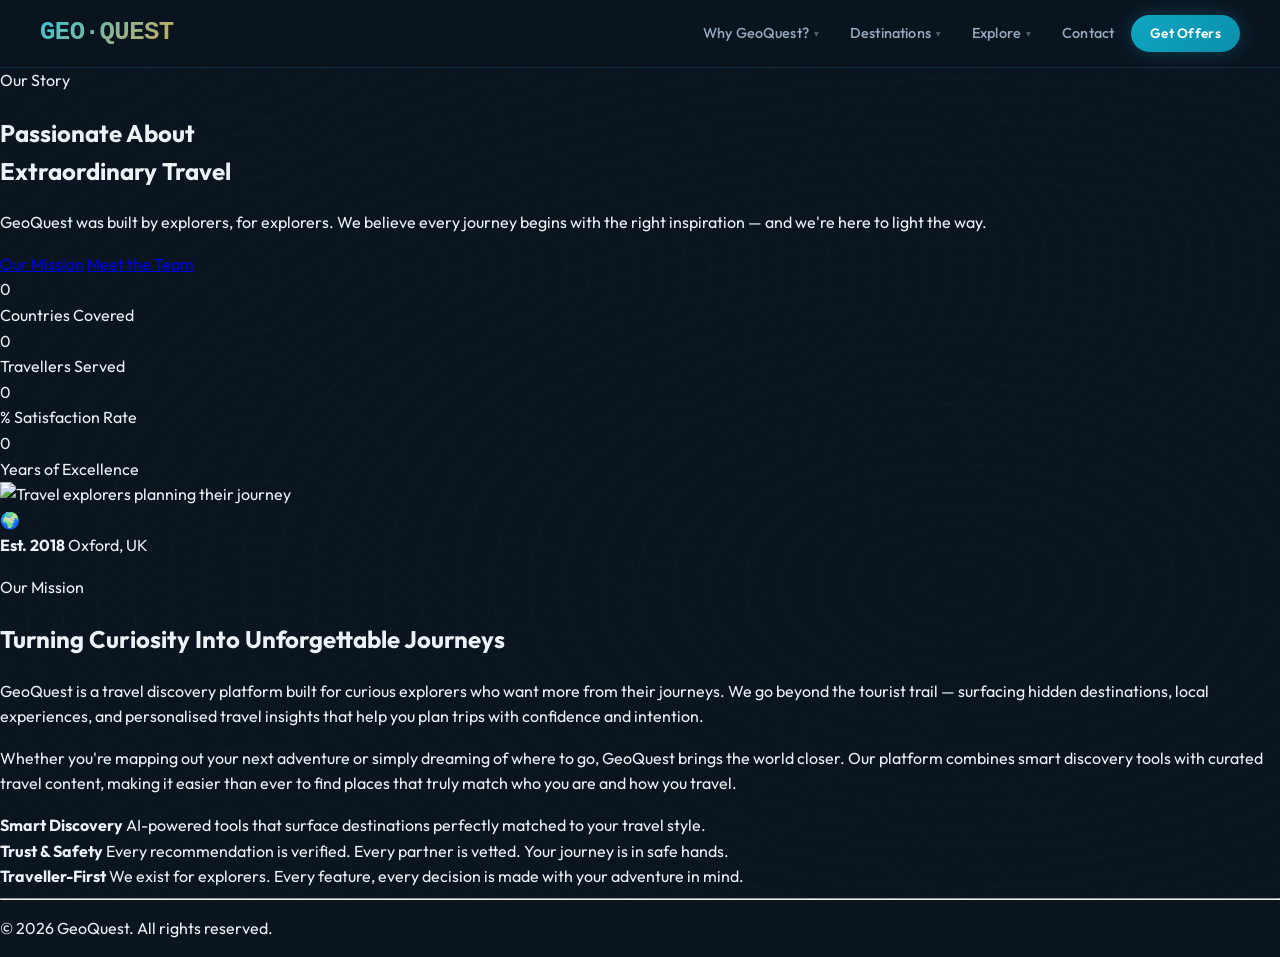
==== about.html @ bc91c62c "Add the About Us page" ====
<!DOCTYPE html>
<html lang="en">
<head>
    <meta charset="UTF-8">
    <meta name="viewport" content="width=device-width, initial-scale=1.0">
    <title>About Us — GeoQuest</title>

    <!-- Fonts (matching index.html) -->
    <link rel="preconnect" href="https://fonts.googleapis.com">
    <link href="https://fonts.googleapis.com/css2?family=Cormorant+Garamond:ital,wght@0,300;0,400;0,600;0,700;1,300;1,600&family=Outfit:wght@300;400;500;600&family=Space+Mono:ital@0;1&display=swap" rel="stylesheet">

    <!-- Font Awesome -->
    <link rel="stylesheet" href="https://cdnjs.cloudflare.com/ajax/libs/font-awesome/6.4.0/all.min.css" crossorigin="anonymous" referrerpolicy="no-referrer" />

    <!-- Shared stylesheet (nav, footer, tokens, topo-bg) -->
    <link rel="stylesheet" href="style.css">
    <link rel="stylesheet" href="about.css">
</head>
<body>

    <!-- Cursor glow (shared with index) -->
    <div id="cursorGlow"></div>

    <!-- Topographic background (shared) -->
    <div class="topo-bg"></div>

    <!-- HEADER — identical to index.html -->
    <header id="site-header">
        <a href="index.html" class="nav-logo" style="text-decoration:none;color:white;display:flex;align-items:center;gap:8px;">
            <h1 style="margin:0;">GEO<span>·</span>QUEST</h1>
        </a>

        <button id="nav-toggle" aria-label="Toggle navigation" style="background:none;border:none;color:white;font-size:1.8rem;cursor:pointer;">☰ Menu</button>

        <nav id="main-nav">
            <ul>
                <li class="has-dropdown">
                    <a href="index.html#hero" class="nav-link">Why GeoQuest? <span class="nav-arrow">▾</span></a>
                    <ul class="dropdown">
                        <li><a href="index.html#hero">Overview</a></li>
                        <li><a href="about.html" class="active-filter">About Us</a></li>
                    </ul>
                </li>
                <li class="has-dropdown">
                    <a href="index.html#destinations" class="nav-link">Destinations <span class="nav-arrow">▾</span></a>
                    <ul class="dropdown dropdown-wide">
                        <li><a href="index.html#destinations" class="dropdown-all">🗺️ All Destinations</a></li>
                        <li class="dropdown-divider"></li>
                        <li class="dropdown-continent-label"><span class="continent-flag">🌏</span> Asia</li>
                        <li><a href="index.html#destinations">🏔️ Mount Everest <span class="dest-country">Nepal</span></a></li>
                        <li><a href="index.html#destinations">🧱 Great Wall <span class="dest-country">China</span></a></li>
                        <li class="dropdown-divider"></li>
                        <li class="dropdown-continent-label"><span class="continent-flag">🌍</span> Europe</li>
                        <li><a href="index.html#destinations">🗼 Eiffel Tower <span class="dest-country">France</span></a></li>
                        <li class="dropdown-divider"></li>
                        <li class="dropdown-continent-label"><span class="continent-flag">🌎</span> Americas</li>
                        <li><a href="index.html#destinations">🏜️ Grand Canyon <span class="dest-country">USA</span></a></li>
                        <li><a href="index.html#destinations">💧 Niagara Falls <span class="dest-country">USA / Canada</span></a></li>
                        <li><a href="index.html#destinations">🌿 Amazon Rainforest <span class="dest-country">Brazil</span></a></li>
                        <li class="dropdown-divider"></li>
                        <li><a href="index.html#favorites" class="dropdown-fav">⭐ My Favourites</a></li>
                    </ul>
                </li>
                <li class="has-dropdown">
                    <a href="index.html#services" class="nav-link">Explore <span class="nav-arrow">▾</span></a>
                    <ul class="dropdown">
                        <li><a href="index.html#services">Services</a></li>
                        <li><a href="index.html#gallery">Gallery</a></li>
                    </ul>
                </li>
                <li><a href="index.html#contact" class="nav-link">Contact</a></li>
                <li><a href="index.html#signup" id="nav-signup" class="nav-link">Get Offers</a></li>
            </ul>
        </nav>
    </header>

    <!-- Mobile menu -->
    <div class="mobile-menu" id="mobile-menu">
        <div class="container">
            <div class="mobile-menu-links">
                <a href="index.html#hero">Why GeoQuest?</a>
                <a href="index.html#destinations">Destinations</a>
                <a href="index.html#services">Explore</a>
                <a href="index.html#contact">Contact</a>
                <a href="index.html#signup">Get Offers</a>
            </div>
        </div>
    </div>

 <!-- MAIN CONTENT -->
    <main>

        <!--  HERO  -->
        <section class="about-hero">
            <div class="about-hero-bg"></div>
            <div class="hero-rings">
                <span></span><span></span><span></span>
            </div>
            <div class="about-hero-inner">
                <span class="about-eyebrow"><i class="fas fa-compass"></i> Our Story</span>
                <h1>Passionate About<br>Extraordinary Travel</h1>
                <p>GeoQuest was built by explorers, for explorers. We believe every journey begins with the right inspiration — and we're here to light the way.</p>
                <div class="hero-cta-row">
                    <a href="#mission" class="btn-primary-about"><i class="fas fa-rocket"></i> Our Mission</a>
                    <a href="#team" class="btn-outline-about"><i class="fas fa-users"></i> Meet the Team</a>
                </div>
            </div>
        </section>

        <!--  STATS STRIP -->
        <div class="stats-strip">
            <div class="stats-inner">
                <div class="stat-item reveal">
                    <div class="stat-number" data-target="120">0</div>
                    <div class="stat-label">Countries Covered</div>
                </div>
                <div class="stat-item reveal">
                    <div class="stat-number" data-target="50000">0</div>
                    <div class="stat-label">Travellers Served</div>
                </div>
                <div class="stat-item reveal">
                    <div class="stat-number" data-target="98">0</div>
                    <div class="stat-label">% Satisfaction Rate</div>
                </div>
                <div class="stat-item reveal">
                    <div class="stat-number" data-target="7">0</div>
                    <div class="stat-label">Years of Excellence</div>
                </div>
            </div>
        </div>

        <!-- MISSION  -->
        <section id="mission" class="abt-section">
            <div class="mission-grid">
                <!-- Image -->
                <div class="mission-image-wrap reveal">
                    <img
                        src="https://images.unsplash.com/photo-1488085061387-422e29b40080?w=900&q=80"
                        alt="Travel explorers planning their journey">
                    <div class="mission-image-overlay"></div>
                    <div class="mission-badge">
                        <span class="badge-icon">🌍</span>
                        <div class="badge-text">
                            <strong>Est. 2018</strong>
                            <span>Oxford, UK</span>
                        </div>
                    </div>
                </div>

                <!-- Text -->
                <div class="mission-text reveal">
                    <p class="abt-section-label">Our Mission</p>
                    <h2>Turning Curiosity Into Unforgettable Journeys</h2>
                    <p>GeoQuest is a travel discovery platform built for curious explorers who want more from their journeys. We go beyond the tourist trail — surfacing hidden destinations, local experiences, and personalised travel insights that help you plan trips with confidence and intention.</p>
                    <p>Whether you're mapping out your next adventure or simply dreaming of where to go, GeoQuest brings the world closer. Our platform combines smart discovery tools with curated travel content, making it easier than ever to find places that truly match who you are and how you travel.</p>

                    <div class="mission-pillars">
                        <div class="pillar">
                            <div class="pillar-icon"><i class="fas fa-search-location"></i></div>
                            <div class="pillar-body">
                                <strong>Smart Discovery</strong>
                                <span>AI-powered tools that surface destinations perfectly matched to your travel style.</span>
                            </div>
                        </div>
                        <div class="pillar">
                            <div class="pillar-icon"><i class="fas fa-shield-alt"></i></div>
                            <div class="pillar-body">
                                <strong>Trust & Safety</strong>
                                <span>Every recommendation is verified. Every partner is vetted. Your journey is in safe hands.</span>
                            </div>
                        </div>
                        <div class="pillar">
                            <div class="pillar-icon"><i class="fas fa-heart"></i></div>
                            <div class="pillar-body">
                                <strong>Traveller-First</strong>
                                <span>We exist for explorers. Every feature, every decision is made with your adventure in mind.</span>
                            </div>
                        </div>
                    </div>
                </div>
            </div>
        </section>

        <hr class="section-divider">


    </main>




  
    <!-- FOOTER — matching index.html -->
    <footer>
        <p>&copy; 2026 GeoQuest. All rights reserved.</p>
    </footer>

    <!-- Scroll to Top -->
    <button id="scrollToTopBtn" aria-label="Scroll to top" style="display:none;position:fixed;bottom:30px;right:30px;width:50px;height:50px;background:linear-gradient(135deg,#3498db,#2980b9);color:white;border:none;border-radius:50%;font-size:1.2rem;cursor:pointer;z-index:99;box-shadow:0 4px 15px rgba(52,152,219,0.4);transition:all 0.3s ease;">
        <i class="fas fa-chevron-up"></i>
    </button>

    <!-- About page JavaScript -->
    <script src="about.js"></script>

</body>
</html>
---- style.css ----
/* GEOQUEST — Travel Discovery Platform*/

/* -- DESIGN TOKENS -- */
:root {
    --bg-page:       #0B1520;
    --bg-card:       #112035;
    --bg-surface:    #1A2F4A;
    --bg-elevated:   #213548;
    --border:        rgba(30, 90, 130, 0.35);
    --border-bright: rgba(14, 165, 194, 0.3);

    --teal:          #0EA5C2;
    --teal-light:    #38C4DC;
    --teal-dim:      rgba(14,165,194,0.1);
    --teal-glow:     rgba(14,165,194,0.25);

    --gold:          #D4A853;
    --gold-light:    #F0C878;
    --gold-dim:      rgba(212,168,83,0.15);

    --text-primary:  #EDF2F7;
    --text-secondary:#94A8BF;
    --text-dim:      #536B80;

    --radius-sm:     8px;
    --radius-md:     14px;
    --radius-lg:     20px;

    --shadow-card:   0 4px 24px rgba(0,0,0,0.45);
    --shadow-hover:  0 16px 48px rgba(0,0,0,0.6);
    --shadow-glow:   0 0 30px rgba(14,165,194,0.18);
}

/* ========================================
   ANIMATIONS & KEYFRAMES
   ======================================== */

@keyframes topoDrift {
    0%   { transform: scale(1)    translate(0,     0);    }
    33%  { transform: scale(1.03) translate(-1%, -0.5%);  }
    66%  { transform: scale(1.02) translate(1%,   0.5%);  }
    100% { transform: scale(1)    translate(0,     0);    }
}

@keyframes fadeInUp {
    from {
      opacity: 0;
      transform: translateY(30px);
    }
    to {
      opacity: 1;
      transform: translateY(0);
    }
}

@keyframes slideInLeft {
    from {
      opacity: 0;
      transform: translateX(-50px);
    }
    to {
      opacity: 1;
      transform: translateX(0);
    }
}

@keyframes slideInRight {
    from {
      opacity: 0;
      transform: translateX(50px);
    }
    to {
      opacity: 1;
      transform: translateX(0);
    }
}

@keyframes scaleInImage {
    from {
      opacity: 0;
      transform: scale(0.95);
    }
    to {
      opacity: 1;
      transform: scale(1);
    }
}

@keyframes headingSweep {
    0%   { left: -80%; }
    65%  { left: 140%; }
    100% { left: 140%; }
}

@keyframes heroGlow {
    from { opacity: 0.5; }
    to   { opacity: 1; }
}

@keyframes particleFloat {
    0%  { transform: translateY(110%); opacity: 0; }
    10% { opacity: 1; }
    90% { opacity: 0.4; }
    100%{ transform: translateY(-10%); opacity: 0; }
}

@keyframes fadeSlideUp {
    from { opacity: 0; transform: translateY(28px); }
    to   { opacity: 1; transform: translateY(0); }
}

@keyframes fadeSlideDown {
    from { opacity: 0; transform: translateY(-16px); }
    to   { opacity: 1; transform: translateY(0); }
}

@keyframes highlightPulse {
    0%   { box-shadow: 0 0 0 0   rgba(14,165,194,0.8); }
    50%  { box-shadow: 0 0 0 16px rgba(14,165,194,0);  }
    100% { box-shadow: var(--shadow-card); }
}

@keyframes slideIn {
    from { transform: translateY(-40px) scale(0.97); opacity: 0; }
    to   { transform: translateY(0) scale(1); opacity: 1; }
}

@keyframes dropdownFade {
    from { opacity: 0; transform: translateY(-8px); }
    to   { opacity: 1; transform: translateY(0); }
}

@keyframes shimmer {
    to { background-position: 300% center; }
}

/* ========================================
   PROFESSIONAL HEADING ANIMATIONS
   ======================================== */

@keyframes headingSplitText {
    0% {
        opacity: 0;
        transform: translateY(30px);
    }
    100% {
        opacity: 1;
        transform: translateY(0);
    }
}

@keyframes headingGradientFlow {
    0% {
        opacity: 0;
        transform: scale(0.95);
    }
    100% {
        opacity: 1;
        transform: scale(1);
    }
}

@keyframes borderExpand {
    from {
        width: 0;
    }
    to {
        width: 60%;
    }
}

@keyframes wordReveal {
    from {
        opacity: 0;
        transform: translateY(20px);
    }
    to {
        opacity: 1;
        transform: translateY(0);
    }
}

@keyframes headingScaleReveal {
    from {
        opacity: 0;
        transform: translateX(-50%) scale(0.9);
    }
    to {
        opacity: 1;
        transform: translateX(-50%) scale(1);
    }
}

@keyframes lineGrow {
    from {
        transform: scaleX(0);
    }
    to {
        transform: scaleX(1);
    }
}

@keyframes subheadingFade {
    from {
        opacity: 0;
    }
    to {
        opacity: 1;
    }
}

@keyframes contentSlideUp {
    from {
        opacity: 0;
        transform: translateY(40px);
    }
    to {
        opacity: 1;
        transform: translateY(0);
    }
}

@keyframes statCardReveal {
    from {
        opacity: 0;
        transform: translateY(20px);
    }
    to {
        opacity: 1;
        transform: translateY(0);
    }
}

@keyframes iconBounce {
    0%, 100% {
        transform: translateY(0);
    }
    50% {
        transform: translateY(-10px);
    }
}

@keyframes fadeInLeft {
    from {
        opacity: 0;
        transform: translateX(-30px);
    }
    to {
        opacity: 1;
        transform: translateX(0);
    }
}

@keyframes borderSlide {
    from {
        opacity: 0;
        transform: scaleX(0);
        transform-origin: left;
    }
    to {
        opacity: 1;
        transform: scaleX(1);
        transform-origin: left;
    }
}

/* ========================================
   RESET & BASE
   ======================================== */

*, *::before, *::after { box-sizing: border-box; }

body {
    font-family: 'Outfit', 'Segoe UI', system-ui, sans-serif;
    background-color: var(--bg-page);
    color: var(--text-primary);
    overflow-x: hidden;
    min-height: 100vh;
    line-height: 1.6;
    margin: 0;
}

/* ========================================
   TOPO BACKGROUND
   ======================================== */

.topo-bg {
    position: fixed;
    inset: 0;
    z-index: 0;
    pointer-events: none;
    background-image:
        repeating-radial-gradient(ellipse 140% 70% at 20% 30%,
            transparent 0, transparent 22px,
            rgba(14,165,194,0.04) 23px, transparent 24px),
        repeating-radial-gradient(ellipse 100% 80% at 75% 65%,
            transparent 0, transparent 34px,
            rgba(212,168,83,0.03) 35px, transparent 36px),
        repeating-radial-gradient(ellipse 180% 90% at 50% 50%,
            transparent 0, transparent 46px,
            rgba(14,165,194,0.025) 47px, transparent 48px);
    animation: topoDrift 35s ease-in-out infinite alternate;
}

/* ========================================
   HEADER & NAVIGATION
   ======================================== */

header {
    background: rgba(11,21,32,0.85);
    backdrop-filter: blur(16px);
    -webkit-backdrop-filter: blur(16px);
    border-bottom: 1px solid var(--border);
    color: var(--text-primary);
    padding: 0 2.5rem;
    height: 68px;
    display: flex;
    justify-content: space-between;
    align-items: center;
    position: sticky;
    top: 0;
    z-index: 1000;
    transition: background 0.4s ease, border-color 0.4s ease, box-shadow 0.4s ease;
}

header, main, footer { position: relative; z-index: 1; }

header.scrolled {
    background: rgba(8,16,26,0.97);
    border-bottom-color: var(--border-bright);
    box-shadow: 0 8px 32px rgba(0,0,0,0.5), 0 1px 0 var(--border-bright);
}

header h1 {
    margin: 0;
    font-size: 1.6rem;
    font-weight: 700;
    letter-spacing: -0.5px;
    background: linear-gradient(135deg, var(--teal-light), var(--gold));
    -webkit-background-clip: text;
    -webkit-text-fill-color: transparent;
    background-clip: text;
}

/* ── Desktop nav ── */
nav#main-nav { display: flex; }

.nav-logo {
  font-family: 'Courier New', monospace;
  font-size: 1.1rem;
  font-weight: 700;
  color: var(--text-primary);
  text-decoration: none;
  letter-spacing: .18em;
  flex-shrink: 0;
}

nav ul {
    list-style: none;
    margin: 0; padding: 0;
    display: flex;
    align-items: center;
    gap: 0.15rem;
}

nav > ul > li { position: relative; }

nav ul li a {
    color: var(--text-secondary);
    text-decoration: none;
    padding: 0.55rem 0.9rem;
    display: flex;
    align-items: center;
    gap: 5px;
    transition: color 0.2s ease, background 0.2s ease;
    font-size: 0.9rem;
    font-weight: 500;
    border-radius: var(--radius-sm);
    white-space: nowrap;
    letter-spacing: 0.01em;
}

nav ul li a:hover {
    color: var(--text-primary);
    background: rgba(255,255,255,0.06);
}

.nav-arrow {
    font-size: 0.6rem;
    opacity: 0.5;
    transition: transform 0.25s ease, opacity 0.2s;
    display: inline-block;
}

.has-dropdown:hover .nav-arrow,
.has-dropdown.open  .nav-arrow {
    transform: rotate(180deg);
    opacity: 0.9;
}

/* -- DROPDOWN -- */
.dropdown {
    display: block;
    visibility: hidden;
    opacity: 0;
    pointer-events: none;
    position: absolute;
    top: calc(100% + 10px);
    left: 0;
    min-width: 220px;
    background: var(--bg-surface);
    border: 1px solid var(--border);
    border-radius: var(--radius-md);
    box-shadow: 0 20px 60px rgba(0,0,0,0.6), 0 0 0 1px rgba(14,165,194,0.08);
    padding: 6px 0;
    z-index: 2000;
    transform: translateY(-10px) scale(0.97);
    transition: opacity 0.2s ease, transform 0.2s ease, visibility 0.2s;
    flex-direction: column;
}

.has-dropdown:hover .dropdown,
.has-dropdown.open  .dropdown {
    visibility: visible;
    opacity: 1;
    pointer-events: auto;
    transform: translateY(0) scale(1);
}

.dropdown li { margin: 0; width: 100%; }

.dropdown li a {
    padding: 0.58rem 1rem;
    font-size: 0.86rem;
    font-weight: 400;
    border-radius: 0;
    display: flex;
    align-items: center;
    justify-content: space-between;
    gap: 8px;
    color: var(--text-secondary);
    transition: background 0.15s ease, color 0.15s ease, padding-left 0.15s ease;
}

.dropdown li a:hover {
    background: var(--teal-dim);
    color: var(--teal-light);
    padding-left: 1.3rem;
    transform: none;
}

.dropdown-divider {
    height: 1px;
    background: var(--border);
    margin: 5px 12px;
    pointer-events: none;
}

.dropdown-continent-label {
    display: flex;
    align-items: center;
    gap: 7px;
    padding: 8px 14px 3px;
    font-size: 0.68rem;
    font-weight: 700;
    text-transform: uppercase;
    letter-spacing: 0.12em;
    color: var(--teal);
    pointer-events: none;
    user-select: none;
}

.continent-flag { font-size: 0.95rem; }

.dest-country {
    margin-left: auto;
    font-size: 0.68rem;
    color: var(--text-dim);
    padding-left: 8px;
    white-space: nowrap;
}

.dropdown-all {
    font-weight: 600 !important;
    color: var(--text-primary) !important;
}

.dropdown-fav { color: var(--gold) !important; }
.dropdown-fav:hover {
    background: var(--gold-dim) !important;
    color: var(--gold-light) !important;
}

.dropdown li a.active-filter {
    background: var(--teal-dim);
    color: var(--teal-light);
}

.dropdown-wide { min-width: 270px; }

/* Get Offers pill */
nav ul li #nav-signup {
    background: linear-gradient(135deg, var(--teal), #0A8FAA);
    color: #fff !important;
    border-radius: 20px;
    padding: 0.5rem 1.2rem;
    font-weight: 600;
    font-size: 0.85rem;
    letter-spacing: 0.02em;
    box-shadow: 0 0 20px rgba(14,165,194,0.3);
    transition: all 0.3s ease;
}

nav ul li #nav-signup:hover {
    background: linear-gradient(135deg, var(--teal-light), var(--teal));
    box-shadow: 0 0 32px rgba(14,165,194,0.55);
    transform: translateY(-1px);
    color: #fff !important;
}

/* Hamburger */
#nav-toggle {
    display: none;
    background: none;
    border: 1px solid var(--border);
    color: var(--text-secondary);
    font-size: 1.4rem;
    cursor: pointer;
    border-radius: var(--radius-sm);
    padding: 4px 10px;
    transition: border-color 0.2s, color 0.2s;
}

#nav-toggle:hover { border-color: var(--teal); color: var(--teal-light); }
/* Mobile menu */
.mobile-menu {
    position: fixed; inset: 0; top: var(--nav-h);
    background: var(--bg-page); z-index: 90;
    transform: translateX(100%);
    transition: transform 0.4s cubic-bezier(0.4,0,0.2,1);
    overflow-y: auto;
}
.mobile-menu.open { transform: translateX(0); }
.mobile-menu .container { max-width: 1200px; margin: 0 auto; padding: 2rem 1.5rem; }
.mobile-menu-links { display: flex; flex-direction: column; gap: 0.25rem; }
.mobile-menu-links a {
    display: block; padding: 1rem 0;
    color: rgba(244,239,230,0.75);
    font-size: 1.1rem; font-weight: 500;
    border-bottom: 1px solid rgba(200,168,122,0.08);
    transition: color 0.2s, padding-left 0.2s;
}
.mobile-menu-links a:hover { color: var(--text-primary); padding-left: 0.5rem; }

/* ======================================================
   SECTION HEADINGS
   ====================================================== */
.section-heading {
    font-family: var(--font-display);
    font-size: clamp(1.8rem, 4vw, 2.8rem);
    font-weight: 700;
    color: var(--text-primary);
    text-align: center;
    margin: 3rem 0 1.5rem;
    position: relative;
    letter-spacing: -0.02em;
}
.section-heading::after {
    content: '';
    display: block;
    width: 60px;
    height: 2px;
    background: linear-gradient(90deg, var(--teal), var(--gold));
    margin: 0.6rem auto 0;
    border-radius: 2px;
    animation: lineGrow 0.6s ease forwards;
    transform-origin: center;
}
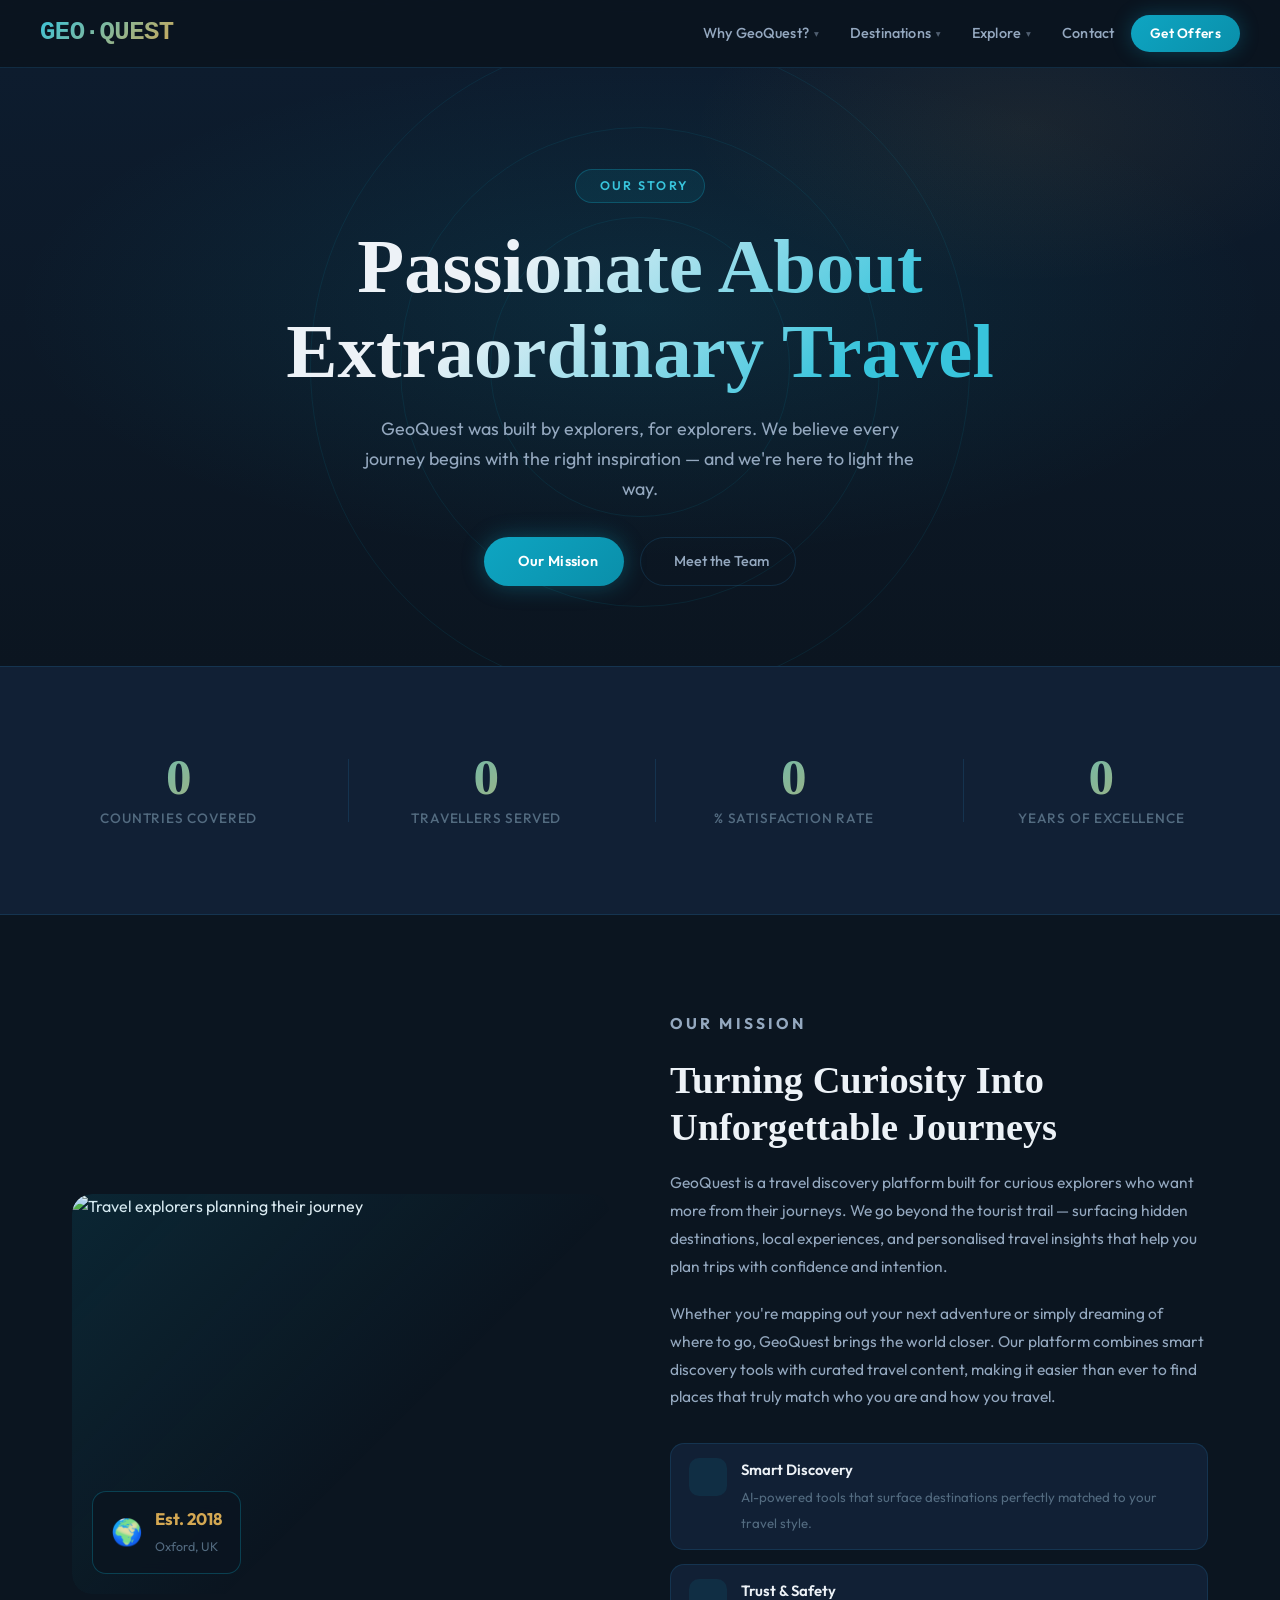
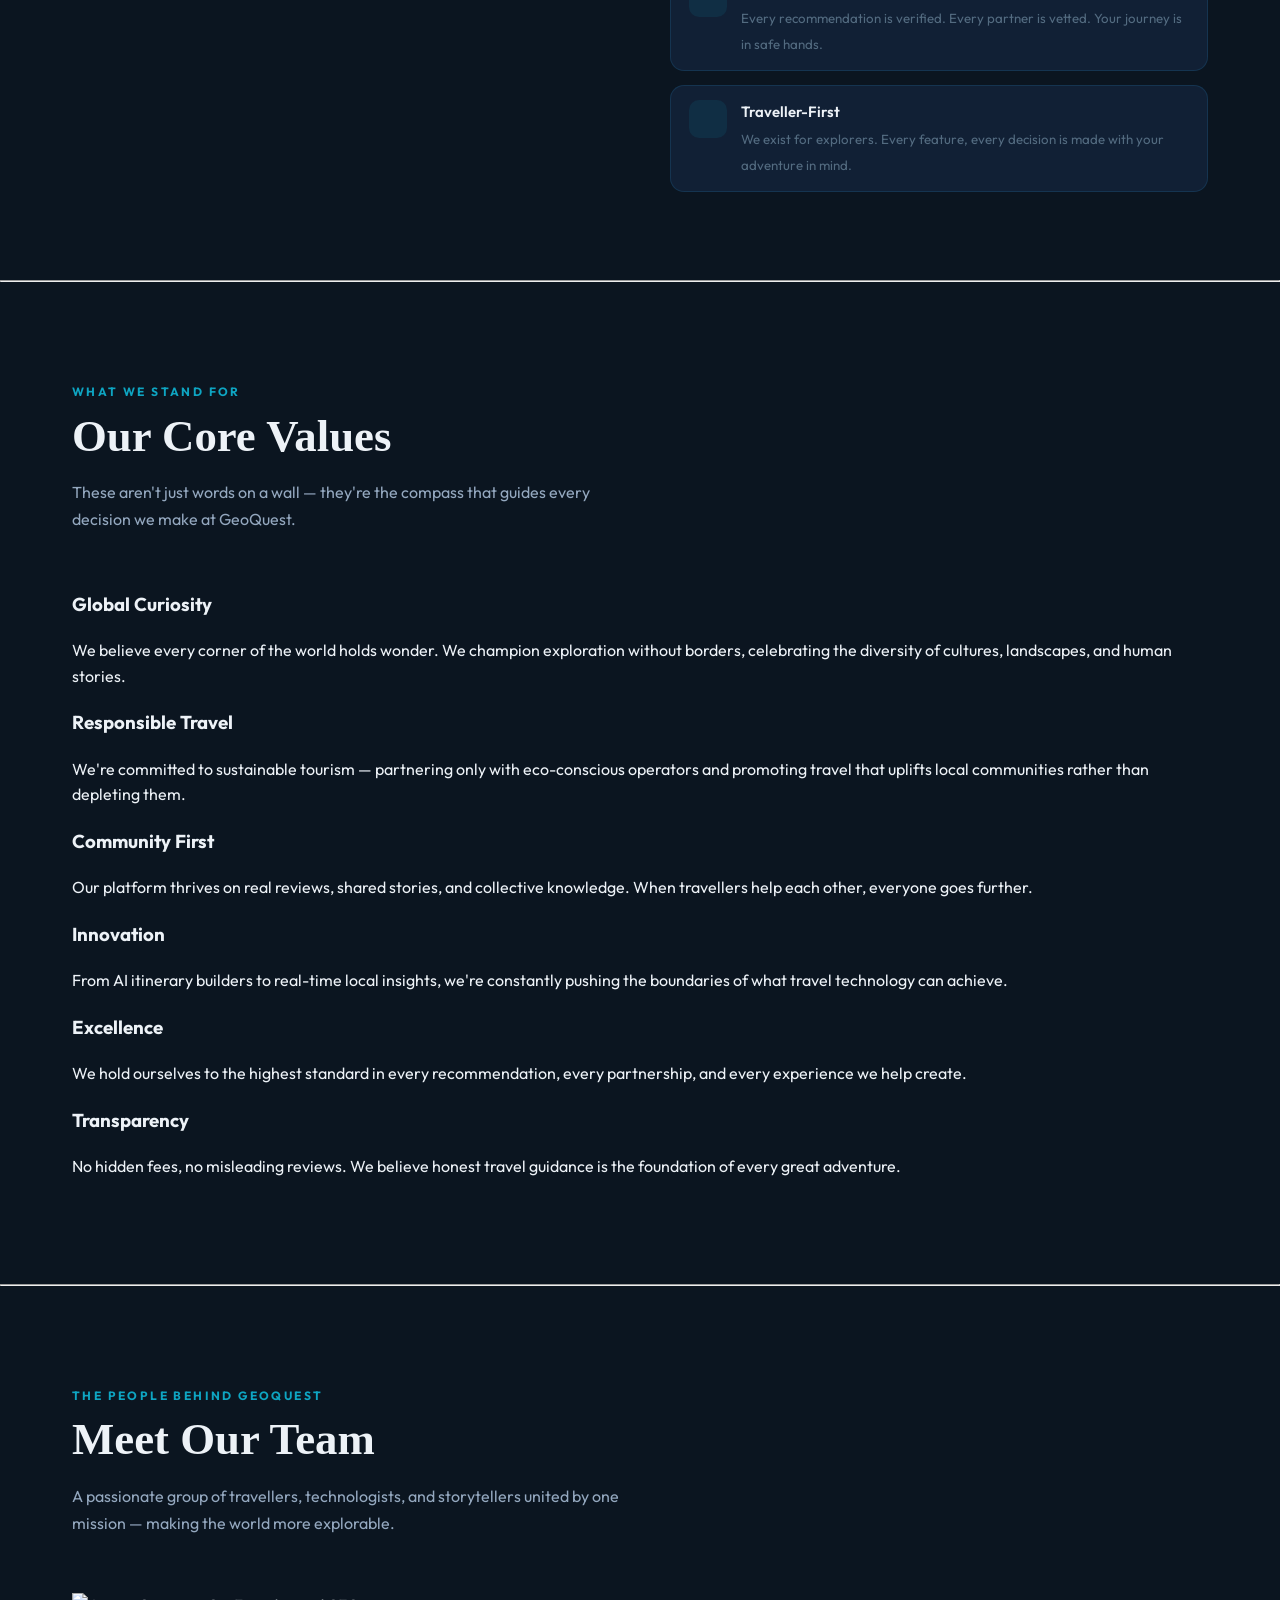
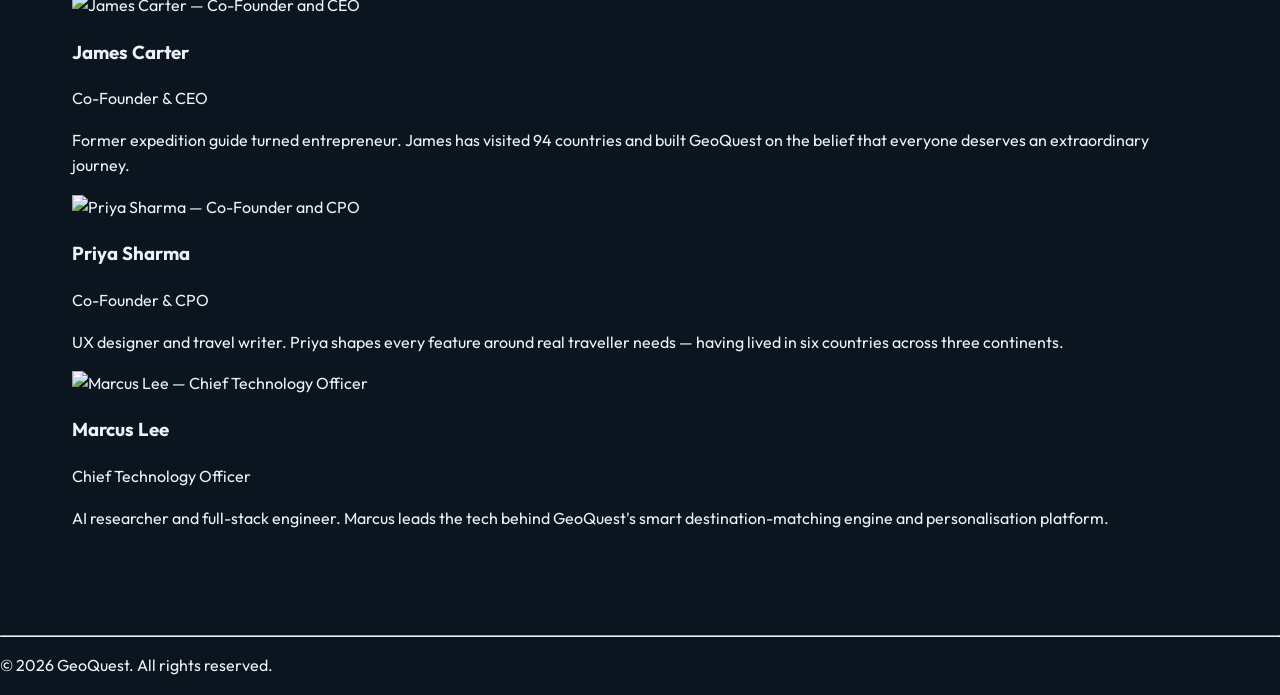
==== commit 3cafa21b: "Add core values and team members sections to about page Added a new section for core values and team" ====
--- a/about.html
+++ b/about.html
@@ -184,6 +184,121 @@
         <hr class="section-divider">
 
 
+                <!-- CORE VALUES -->
+        <section id="values" class="abt-section">
+            <p class="abt-section-label">What We Stand For</p>
+            <h2 class="abt-section-title">Our Core Values</h2>
+            <p class="abt-section-subtitle">These aren't just words on a wall — they're the compass that guides every decision we make at GeoQuest.</p>
+
+            <!-- Six value cards — staggered reveal via inline transition-delay -->
+            <div class="values-grid">
+
+                <div class="value-card reveal">
+                    <div class="value-icon"><i class="fas fa-globe-americas"></i></div>
+                    <h3>Global Curiosity</h3>
+                    <p>We believe every corner of the world holds wonder. We champion exploration without borders, celebrating the diversity of cultures, landscapes, and human stories.</p>
+                </div>
+
+                <div class="value-card reveal" style="transition-delay: 0.1s">
+                    <div class="value-icon"><i class="fas fa-leaf"></i></div>
+                    <h3>Responsible Travel</h3>
+                    <p>We're committed to sustainable tourism — partnering only with eco-conscious operators and promoting travel that uplifts local communities rather than depleting them.</p>
+                </div>
+
+                <div class="value-card reveal" style="transition-delay: 0.2s">
+                    <div class="value-icon"><i class="fas fa-users"></i></div>
+                    <h3>Community First</h3>
+                    <p>Our platform thrives on real reviews, shared stories, and collective knowledge. When travellers help each other, everyone goes further.</p>
+                </div>
+
+                <div class="value-card reveal" style="transition-delay: 0.3s">
+                    <div class="value-icon"><i class="fas fa-lightbulb"></i></div>
+                    <h3>Innovation</h3>
+                    <p>From AI itinerary builders to real-time local insights, we're constantly pushing the boundaries of what travel technology can achieve.</p>
+                </div>
+
+                <div class="value-card reveal" style="transition-delay: 0.4s">
+                    <div class="value-icon"><i class="fas fa-star"></i></div>
+                    <h3>Excellence</h3>
+                    <p>We hold ourselves to the highest standard in every recommendation, every partnership, and every experience we help create.</p>
+                </div>
+
+                <div class="value-card reveal" style="transition-delay: 0.5s">
+                    <div class="value-icon"><i class="fas fa-handshake"></i></div>
+                    <h3>Transparency</h3>
+                    <p>No hidden fees, no misleading reviews. We believe honest travel guidance is the foundation of every great adventure.</p>
+                </div>
+
+            </div>
+        </section>
+
+        <hr class="section-divider">
+
+
+        <!-- TEAM MEMBERS -->
+        <section id="team" class="abt-section">
+            <p class="abt-section-label">The People Behind GeoQuest</p>
+            <h2 class="abt-section-title">Meet Our Team</h2>
+            <p class="abt-section-subtitle">A passionate group of travellers, technologists, and storytellers united by one mission — making the world more explorable.</p>
+
+            <div class="team-grid">
+
+                <div class="team-card reveal">
+                    <img class="team-avatar"
+                        src="https://images.unsplash.com/photo-1500648767791-00dcc994a43e?w=500&q=80"
+                        alt="James Carter — Co-Founder and CEO">
+                    <div class="team-info">
+                        <h3>James Carter</h3>
+                        <p class="team-role">Co-Founder &amp; CEO</p>
+                        <p class="team-bio">Former expedition guide turned entrepreneur. James has visited 94 countries and built GeoQuest on the belief that everyone deserves an extraordinary journey.</p>
+                        <div class="team-socials">
+                            <a href="#" aria-label="LinkedIn"><i class="fab fa-linkedin-in"></i></a>
+                            <a href="#" aria-label="Twitter"><i class="fab fa-twitter"></i></a>
+                            <a href="#" aria-label="Instagram"><i class="fab fa-instagram"></i></a>
+                        </div>
+                    </div>
+                </div>
+
+                <div class="team-card reveal" style="transition-delay: 0.1s">
+                    <img class="team-avatar"
+                        src="https://images.unsplash.com/photo-1494790108377-be9c29b29330?w=500&q=80"
+                        alt="Priya Sharma — Co-Founder and CPO">
+                    <div class="team-info">
+                        <h3>Priya Sharma</h3>
+                        <p class="team-role">Co-Founder &amp; CPO</p>
+                        <p class="team-bio">UX designer and travel writer. Priya shapes every feature around real traveller needs — having lived in six countries across three continents.</p>
+                        <div class="team-socials">
+                            <a href="#" aria-label="LinkedIn"><i class="fab fa-linkedin-in"></i></a>
+                            <a href="#" aria-label="Twitter"><i class="fab fa-twitter"></i></a>
+                            <a href="#" aria-label="Instagram"><i class="fab fa-instagram"></i></a>
+                        </div>
+                    </div>
+                </div>
+
+                <div class="team-card reveal" style="transition-delay: 0.2s">
+                    <img class="team-avatar"
+                        src="https://images.unsplash.com/photo-1507003211169-0a1dd7228f2d?w=500&q=80"
+                        alt="Marcus Lee — Chief Technology Officer">
+                    <div class="team-info">
+                        <h3>Marcus Lee</h3>
+                        <p class="team-role">Chief Technology Officer</p>
+                        <p class="team-bio">AI researcher and full-stack engineer. Marcus leads the tech behind GeoQuest's smart destination-matching engine and personalisation platform.</p>
+                        <div class="team-socials">
+                            <a href="#" aria-label="LinkedIn"><i class="fab fa-linkedin-in"></i></a>
+                            <a href="#" aria-label="GitHub"><i class="fab fa-github"></i></a>
+                            <a href="#" aria-label="Twitter"><i class="fab fa-twitter"></i></a>
+                        </div>
+                    </div>
+                </div>
+
+
+            </div>
+        </section>
+
+        <hr class="section-divider">
+
+
+
     </main>
 
 
--- a/style.css
+++ b/style.css
@@ -576,4 +576,75 @@
     animation: lineGrow 0.6s ease forwards;
     transform-origin: center;
 }
-
+/* ======================================================
+   SCROLL-TO-TOP
+   ====================================================== */
+#scrollToTopBtn {
+    display: none; position: fixed; bottom: 30px; right: 30px;
+    width: 50px; height: 50px;
+    background: linear-gradient(135deg, var(--teal), #0A8FAA);
+    color: #fff; border: none; border-radius: 50%;
+    font-size: 1.3rem; cursor: pointer; z-index: 9900;
+    box-shadow: 0 4px 20px rgba(14,165,194,0.4);
+    text-align: center; line-height: 50px;
+    transition: all 0.3s ease;
+}
+#scrollToTopBtn:hover {
+    transform: translateY(-3px);
+    box-shadow: 0 8px 28px rgba(14,165,194,0.55);
+}
+
+/* ======================================================
+   MODALS
+   ====================================================== */
+.modal {
+    display: none; position: fixed; inset: 0;
+    background: rgba(0,0,0,0.7); z-index: 5000;
+    align-items: center; justify-content: center;
+}
+.modal[style*="block"] { display: flex; }
+
+.modal-content {
+    background: var(--bg-surface);
+    border: 1px solid var(--border-bright);
+    border-radius: var(--radius-lg);
+    padding: 2rem;
+    max-width: 480px; width: 90%;
+    position: relative;
+    box-shadow: 0 24px 60px rgba(0,0,0,0.7);
+    animation: fadeInUp 0.3s ease;
+}
+.modal-content h2 {
+    font-family: var(--font-display);
+    color: var(--text-primary);
+    margin: 0 0 0.8rem;
+}
+.modal-content p { color: var(--text-secondary); }
+.close {
+    position: absolute; top: 1rem; right: 1.2rem;
+    font-size: 1.6rem; cursor: pointer; color: var(--text-dim);
+    transition: color 0.2s;
+}
+.close:hover { color: var(--text-primary); }
+.modal-content input[type="email"] {
+    width: 100%; padding: 10px 14px;
+    background: var(--bg-elevated);
+    border: 1px solid var(--border);
+    border-radius: var(--radius-sm);
+    color: var(--text-primary); font-size: 0.95rem;
+    margin-top: 1rem;
+}
+.modal-content input[type="email"]:focus {
+    outline: none; border-color: var(--teal);
+}
+.modal-content button[type="submit"] {
+    width: 100%; margin-top: 10px; padding: 12px;
+    background: linear-gradient(135deg, var(--teal), #0A8FAA);
+    color: #fff; border: none; border-radius: var(--radius-sm);
+    font-size: 1rem; font-weight: 600; cursor: pointer;
+    transition: all 0.3s;
+}
+.modal-content button[type="submit"]:hover {
+    box-shadow: 0 0 24px var(--teal-glow);
+    transform: translateY(-1px);
+}
--- a/about.css
+++ b/about.css
@@ -0,0 +1,709 @@
+
+
+/* 1. DESIGN TOKENS */
+:root {
+    /* Background layers - darkest to most elevated */
+    --bg-page:       #0B1520;
+    --bg-card:       #112035;
+    --bg-surface:    #1A2F4A;
+    --bg-elevated:   #213548;
+
+    /* Border colours */
+    --border:        rgba(30, 90, 130, 0.35);
+    --border-bright: rgba(14, 165, 194, 0.3);
+
+    /* Teal - primary accent */
+    --teal:          #0EA5C2;
+    --teal-light:    #38C4DC;
+    --teal-dim:      rgba(14, 165, 194, 0.1);
+    --teal-glow:     rgba(14, 165, 194, 0.25);
+
+    /* Gold - secondary accent */
+    --gold:          #D4A853;
+    --gold-light:    #F0C878;
+    --gold-dim:      rgba(212, 168, 83, 0.15);
+
+    /* Text - from bright to muted */
+    --text-primary:   #EDF2F7;
+    --text-secondary: #94A8BF;
+    --text-dim:       #536B80;
+
+    /* Border radii */
+    --radius-sm: 8px;
+    --radius-md: 14px;
+    --radius-lg: 20px;
+
+    /* Shadows */
+    --shadow-card:  0 4px 24px rgba(0, 0, 0, 0.45);
+    --shadow-hover: 0 16px 48px rgba(0, 0, 0, 0.6);
+    --shadow-glow:  0 0 30px rgba(14, 165, 194, 0.18);
+}
+
+
+/* 2. RESET & BASE */
+*, *::before, *::after {
+    box-sizing: border-box;
+}
+
+body {
+    font-family: 'Outfit', 'Segoe UI', system-ui, sans-serif;
+    background-color: var(--bg-page);
+    color: var(--text-primary);
+    overflow-x: hidden;
+    min-height: 100vh;
+    line-height: 1.6;
+}
+
+
+/* 3. TOPOGRAPHIC BACKGROUND */
+.topo-bg {
+    position: fixed;
+    inset: 0;
+    z-index: 0;
+    pointer-events: none;
+    background-image:
+        repeating-radial-gradient(ellipse 140% 70% at 20% 30%,
+            transparent 0, transparent 22px,
+            rgba(14, 165, 194, 0.04) 23px, transparent 24px),
+        repeating-radial-gradient(ellipse 100% 80% at 75% 65%,
+            transparent 0, transparent 34px,
+            rgba(212, 168, 83, 0.03) 35px, transparent 36px),
+        repeating-radial-gradient(ellipse 180% 90% at 50% 50%,
+            transparent 0, transparent 46px,
+            rgba(14, 165, 194, 0.025) 47px, transparent 48px);
+    animation: topoDrift 35s ease-in-out infinite alternate;
+}
+
+@keyframes topoDrift {
+    0%   { transform: scale(1)    translate(0, 0);       }
+    33%  { transform: scale(1.03) translate(-1%, -0.5%); }
+    66%  { transform: scale(1.02) translate(1%, 0.5%);   }
+    100% { transform: scale(1)    translate(0, 0);       }
+}
+
+
+/* 4. HEADER / NAVIGATION */
+
+nav#main-nav {
+    display: flex;
+}
+
+/*  4a. Nav links & arrows  */
+
+/* Logo text */
+.nav-logo {
+    font-family: var(--font-mono, monospace);
+    font-size: 1.1rem;
+    font-weight: 700;
+    color: var(--text-primary);
+    text-decoration: none;
+    letter-spacing: 0.18em;
+    flex-shrink: 0;
+}
+
+/* The dot separator in "GEO·QUEST" */
+.nav-logo span {
+    color: var(--teal);
+}
+
+nav ul {
+    list-style: none;
+    margin: 0;
+    padding: 0;
+    display: flex;
+    align-items: center;
+    gap: 0.15rem;
+}
+
+/* Top-level list items need relative positioning
+   so dropdowns can pop out below them. */
+nav > ul > li {
+    position: relative;
+}
+
+nav ul li a {
+    color: var(--text-secondary);
+    text-decoration: none;
+    padding: 0.55rem 0.9rem;
+    display: flex;
+    align-items: center;
+    gap: 5px;
+    font-size: 0.9rem;
+    font-weight: 500;
+    border-radius: var(--radius-sm);
+    white-space: nowrap;
+    letter-spacing: 0.01em;
+    transition: color 0.2s ease, background 0.2s ease;
+}
+
+nav ul li a:hover {
+    color: var(--text-primary);
+    background: rgba(255, 255, 255, 0.06);
+}
+
+/* The tiny chevron-down arrow next to dropdown labels */
+.nav-arrow {
+    font-size: 0.6rem;
+    opacity: 0.5;
+    display: inline-block;
+    transition: transform 0.25s ease, opacity 0.2s;
+}
+
+/* Flip the arrow when its dropdown is visible */
+.has-dropdown:hover .nav-arrow,
+.has-dropdown.open  .nav-arrow {
+    transform: rotate(180deg);
+    opacity: 0.9;
+}
+
+/*  4b. Dropdowns  */
+
+.dropdown {
+    display: block;
+    visibility: hidden;
+    opacity: 0;
+    pointer-events: none;
+
+    position: absolute;
+    top: calc(100% + 10px);
+    left: 0;
+    min-width: 220px;
+    flex-direction: column;
+
+    background: var(--bg-surface);
+    border: 1px solid var(--border);
+    border-radius: var(--radius-md);
+    box-shadow: 0 20px 60px rgba(0, 0, 0, 0.6), 0 0 0 1px rgba(14, 165, 194, 0.08);
+    padding: 6px 0;
+    z-index: 2000;
+
+    transform: translateY(-10px) scale(0.97);
+    transition: opacity 0.2s ease, transform 0.2s ease, visibility 0.2s;
+}
+
+.has-dropdown:hover .dropdown,
+.has-dropdown.open  .dropdown {
+    visibility: visible;
+    opacity: 1;
+    pointer-events: auto;
+    transform: translateY(0) scale(1);
+}
+
+.dropdown li {
+    margin: 0;
+    width: 100%;
+}
+
+.dropdown li a {
+    padding: 0.58rem 1rem;
+    font-size: 0.86rem;
+    font-weight: 400;
+    border-radius: 0;
+    display: flex;
+    align-items: center;
+    justify-content: space-between;
+    gap: 8px;
+    color: var(--text-secondary);
+    transition: background 0.15s ease, color 0.15s ease, padding-left 0.15s ease;
+}
+
+/* Slight indent on hover to feel responsive */
+.dropdown li a:hover {
+    background: var(--teal-dim);
+    color: var(--teal-light);
+    padding-left: 1.3rem;
+}
+
+/* Thin line between groups of links */
+.dropdown-divider {
+    height: 1px;
+    background: var(--border);
+    margin: 5px 12px;
+    pointer-events: none;
+}
+
+/* Non-clickable continent headers inside the destinations dropdown */
+.dropdown-continent-label {
+    display: flex;
+    align-items: center;
+    gap: 7px;
+    padding: 8px 14px 3px;
+    font-size: 0.68rem;
+    font-weight: 700;
+    text-transform: uppercase;
+    letter-spacing: 0.12em;
+    color: var(--teal);
+    pointer-events: none;
+    user-select: none;
+}
+
+.continent-flag {
+    font-size: 0.95rem;
+}
+
+.dest-country {
+    margin-left: auto;
+    font-size: 0.68rem;
+    color: var(--text-dim);
+    padding-left: 8px;
+    white-space: nowrap;
+}
+
+/* "All Destinations" is bolder than the rest */
+.dropdown-all {
+    font-weight: 600 !important;
+    color: var(--text-primary) !important;
+}
+
+/* "My Favourites" gets gold styling */
+.dropdown-fav {
+    color: var(--gold) !important;
+}
+
+.dropdown-fav:hover {
+    background: var(--gold-dim) !important;
+    color: var(--gold-light) !important;
+}
+
+/* Highlights the currently active page in the dropdown */
+.dropdown li a.active-filter {
+    background: var(--teal-dim);
+    color: var(--teal-light);
+}
+
+/* The destinations dropdown is wider to fit country names */
+.dropdown-wide {
+    min-width: 270px;
+}
+
+/* "Get Offers" pill — stands out from the regular nav links */
+nav ul li #nav-signup {
+    background: linear-gradient(135deg, var(--teal), #0A8FAA);
+    color: #fff !important;
+    border-radius: 20px;
+    padding: 0.5rem 1.2rem;
+    font-weight: 600;
+    font-size: 0.85rem;
+    letter-spacing: 0.02em;
+    box-shadow: 0 0 20px rgba(14, 165, 194, 0.3);
+    transition: all 0.3s ease;
+}
+
+nav ul li #nav-signup:hover {
+    background: linear-gradient(135deg, var(--teal-light), var(--teal));
+    box-shadow: 0 0 32px rgba(14, 165, 194, 0.55);
+    transform: translateY(-1px);
+    color: #fff !important;
+}
+
+/*  4c. Hamburger toggle */
+#nav-toggle {
+    display: none;
+    background: none;
+    border: 1px solid var(--border);
+    color: var(--text-secondary);
+    font-size: 1.4rem;
+    cursor: pointer;
+    border-radius: var(--radius-sm);
+    padding: 4px 10px;
+    transition: border-color 0.2s, color 0.2s;
+}
+
+#nav-toggle:hover {
+    border-color: var(--teal);
+    color: var(--teal-light);
+}
+
+#nav-toggle:focus {
+    outline: 2px solid var(--teal);
+    outline-offset: 2px;
+}
+
+
+/* 5. PAGE HERO */
+
+/*  5a. Hero background & rings  */
+
+.about-hero {
+    position: relative;
+    min-height: 420px;
+    display: flex;
+    align-items: center;
+    justify-content: center;
+    overflow: hidden;
+    text-align: center;
+    padding: 100px 2rem 80px;
+}
+
+.about-hero-bg {
+    position: absolute;
+    inset: 0;
+    z-index: 0;
+    background:
+        radial-gradient(ellipse 70% 60% at 50% 40%, rgba(14, 165, 194, 0.12) 0%, transparent 70%),
+        radial-gradient(ellipse 40% 40% at 80% 10%, rgba(212, 168, 83, 0.07) 0%, transparent 65%),
+        linear-gradient(180deg, #0d1c2e 0%, #0B1520 100%);
+}
+
+.hero-rings {
+    position: absolute;
+    inset: 0;
+    z-index: 0;
+    pointer-events: none;
+    display: flex;
+    align-items: center;
+    justify-content: center;
+}
+
+.hero-rings span {
+    position: absolute;
+    border-radius: 50%;
+    border: 1px solid rgba(14, 165, 194, 0.1);
+    animation: ringExpand 6s ease-out infinite;
+}
+
+.hero-rings span:nth-child(1) { width: 300px; height: 300px; animation-delay: 0s;   }
+.hero-rings span:nth-child(2) { width: 480px; height: 480px; animation-delay: 1.5s; }
+.hero-rings span:nth-child(3) { width: 660px; height: 660px; animation-delay: 3s;   }
+
+@keyframes ringExpand {
+    0%   { opacity: 0.6; transform: scale(0.8);  }
+    100% { opacity: 0;   transform: scale(1.25); }
+}
+
+/*  5b. Hero content & buttons  */
+
+/* The actual text lives above all the background layers */
+.about-hero-inner {
+    position: relative;
+    z-index: 1;
+    max-width: 720px;
+}
+
+/* Small pill label above the headline */
+.about-eyebrow {
+    display: inline-flex;
+    align-items: center;
+    gap: 8px;
+    font-size: 0.78rem;
+    font-weight: 600;
+    letter-spacing: 0.18em;
+    text-transform: uppercase;
+    color: var(--teal-light);
+    background: var(--teal-dim);
+    border: 1px solid var(--border-bright);
+    padding: 6px 16px;
+    border-radius: 40px;
+    margin-bottom: 1.4rem;
+}
+
+/* Headline text —  */
+.about-hero h1 {
+    font-family: 'Cormorant Garamond', serif;
+    font-size: clamp(2.8rem, 6vw, 4.8rem);
+    font-weight: 700;
+    line-height: 1.1;
+    margin: 0 0 1.2rem;
+    background: linear-gradient(135deg, var(--text-primary) 30%, var(--teal-light) 80%);
+    -webkit-background-clip: text;
+    -webkit-text-fill-color: transparent;
+    background-clip: text;
+}
+
+.about-hero p {
+    font-size: 1.12rem;
+    color: var(--text-secondary);
+    line-height: 1.7;
+    max-width: 580px;
+    margin: 0 auto 2rem;
+}
+
+/* Row of two CTA buttons */
+.hero-cta-row {
+    display: flex;
+    gap: 1rem;
+    justify-content: center;
+    flex-wrap: wrap;
+}
+
+/* Filled teal button */
+.btn-primary-about {
+    display: inline-flex;
+    align-items: center;
+    gap: 8px;
+    padding: 0.75rem 1.6rem;
+    background: linear-gradient(135deg, var(--teal), #0A8FAA);
+    color: #fff;
+    border-radius: 40px;
+    font-weight: 600;
+    font-size: 0.9rem;
+    text-decoration: none;
+    letter-spacing: 0.02em;
+    box-shadow: 0 0 22px rgba(14, 165, 194, 0.35);
+    transition: all 0.3s ease;
+}
+
+.btn-primary-about:hover {
+    transform: translateY(-2px);
+    box-shadow: 0 0 38px rgba(14, 165, 194, 0.55);
+    background: linear-gradient(135deg, var(--teal-light), var(--teal));
+}
+
+/* outline button */
+.btn-outline-about {
+    display: inline-flex;
+    align-items: center;
+    gap: 8px;
+    padding: 0.75rem 1.6rem;
+    background: transparent;
+    color: var(--text-secondary);
+    border: 1px solid var(--border);
+    border-radius: 40px;
+    font-weight: 500;
+    font-size: 0.9rem;
+    text-decoration: none;
+    transition: all 0.3s ease;
+}
+
+.btn-outline-about:hover {
+    border-color: var(--teal);
+    color: var(--teal-light);
+    background: var(--teal-dim);
+}
+
+
+/* 6. SECTION WRAPPERS*/
+/* The main container that centres and pads each section */
+.abt-section {
+    max-width: 1200px;
+    margin: 0 auto;
+    padding: 80px 2rem;
+}
+
+/* Small uppercase label above section headings (e.g. "Our Mission") */
+.abt-section-label {
+    font-size: 0.75rem;
+    font-weight: 700;
+    letter-spacing: 0.2em;
+    text-transform: uppercase;
+    color: var(--teal);
+    margin-bottom: 0.5rem;
+}
+
+/* The main heading of each section */
+.abt-section-title {
+    font-family: 'Cormorant Garamond', serif;
+    font-size: clamp(1.9rem, 3.5vw, 2.8rem);
+    font-weight: 700;
+    color: var(--text-primary);
+    margin: 0 0 1rem;
+    line-height: 1.2;
+}
+
+.abt-section-subtitle {
+    color: var(--text-secondary);
+    font-size: 1rem;
+    max-width: 560px;
+    line-height: 1.7;
+    margin-bottom: 3.5rem;
+}
+
+
+/* 7. STATS STRIP */
+.stats-strip {
+    background: var(--bg-card);
+    border-top: 1px solid var(--border);
+    border-bottom: 1px solid var(--border);
+    padding: 60px 2rem;
+}
+
+.stats-inner {
+    max-width: 1200px;
+    margin: 0 auto;
+    display: grid;
+    grid-template-columns: repeat(4, 1fr);
+    gap: 30px;
+    text-align: center;
+}
+
+.stat-item {
+    position: relative;
+    padding: 24px 16px;
+    border-radius: var(--radius-md);
+    transition: background 0.3s ease;
+}
+
+.stat-item:hover {
+    background: var(--bg-surface);
+}
+
+/* Thin vertical divider between stats */
+.stat-item + .stat-item::before {
+    content: '';
+    position: absolute;
+    left: 0;
+    top: 25%;
+    height: 50%;
+    width: 1px;
+    background: var(--border);
+}
+
+/* The big animated number — gradient text */
+.stat-number {
+    font-family: 'Cormorant Garamond', serif;
+    font-size: 3.2rem;
+    font-weight: 700;
+    line-height: 1;
+    background: linear-gradient(135deg, var(--teal-light), var(--gold));
+    -webkit-background-clip: text;
+    -webkit-text-fill-color: transparent;
+    background-clip: text;
+    margin-bottom: 6px;
+}
+
+.stat-label {
+    font-size: 0.85rem;
+    color: var(--text-dim);
+    letter-spacing: 0.06em;
+    text-transform: uppercase;
+    font-weight: 500;
+}
+
+
+/* 8. MISSION SECTION */
+.mission-grid {
+    display: grid;
+    grid-template-columns: 1fr 1fr;
+    gap: 60px;
+    align-items: center;
+}
+
+.mission-image-wrap {
+    position: relative;
+    border-radius: var(--radius-lg);
+    overflow: hidden;
+}
+
+.mission-image-wrap img {
+    width: 100%;
+    height: 400px;
+    object-fit: cover;
+    border-radius: var(--radius-lg);
+    display: block;
+    transition: transform 0.5s ease;
+}
+
+/* Gentle zoom on hover — the overflow:hidden on
+   the wrapper clips it cleanly. */
+.mission-image-wrap:hover img {
+    transform: scale(1.04);
+}
+
+/* Subtle teal tint over the image */
+.mission-image-overlay {
+    position: absolute;
+    inset: 0;
+    background: linear-gradient(135deg, rgba(14, 165, 194, 0.12) 0%, transparent 60%);
+    border-radius: var(--radius-lg);
+    pointer-events: none;
+}
+
+/* The floating badge in the bottom-left of the image */
+.mission-badge {
+    position: absolute;
+    bottom: 20px;
+    left: 20px;
+    background: rgba(11, 21, 32, 0.88);
+    backdrop-filter: blur(12px);
+    border: 1px solid var(--border-bright);
+    border-radius: var(--radius-md);
+    padding: 14px 18px;
+    display: flex;
+    align-items: center;
+    gap: 12px;
+}
+
+.mission-badge .badge-icon {
+    font-size: 1.6rem;
+}
+
+.mission-badge .badge-text strong {
+    display: block;
+    font-size: 1.05rem;
+    color: var(--gold);
+    font-weight: 700;
+}
+
+.mission-badge .badge-text span {
+    font-size: 0.78rem;
+    color: var(--text-dim);
+}
+
+/* The heading on the right-hand text side */
+.mission-text h2 {
+    font-family: 'Cormorant Garamond', serif;
+    font-size: clamp(2rem, 3vw, 2.6rem);
+    font-weight: 700;
+    color: var(--text-primary);
+    margin: 0 0 1.2rem;
+    line-height: 1.2;
+}
+
+.mission-text p {
+    color: var(--text-secondary);
+    line-height: 1.8;
+    margin-bottom: 1.2rem;
+    font-size: 0.97rem;
+}
+
+/* Stack of icon + text rows below the mission paragraphs */
+.mission-pillars {
+    display: flex;
+    flex-direction: column;
+    gap: 14px;
+    margin-top: 2rem;
+}
+
+.pillar {
+    display: flex;
+    align-items: flex-start;
+    gap: 14px;
+    padding: 14px 18px;
+    background: var(--bg-card);
+    border: 1px solid var(--border);
+    border-radius: var(--radius-md);
+    transition: border-color 0.3s ease, background 0.3s ease;
+}
+
+.pillar:hover {
+    border-color: var(--teal);
+    background: var(--bg-surface);
+}
+
+/* Small square icon on the left of each pillar */
+.pillar-icon {
+    width: 38px;
+    height: 38px;
+    border-radius: 10px;
+    background: var(--teal-dim);
+    display: flex;
+    align-items: center;
+    justify-content: center;
+    font-size: 1.1rem;
+    color: var(--teal-light);
+    flex-shrink: 0;
+}
+
+.pillar-body strong {
+    display: block;
+    font-size: 0.93rem;
+    color: var(--text-primary);
+    font-weight: 600;
+    margin-bottom: 2px;
+}
+
+.pillar-body span {
+    font-size: 0.83rem;
+    color: var(--text-dim);
+    line-height: 1.5;
+}
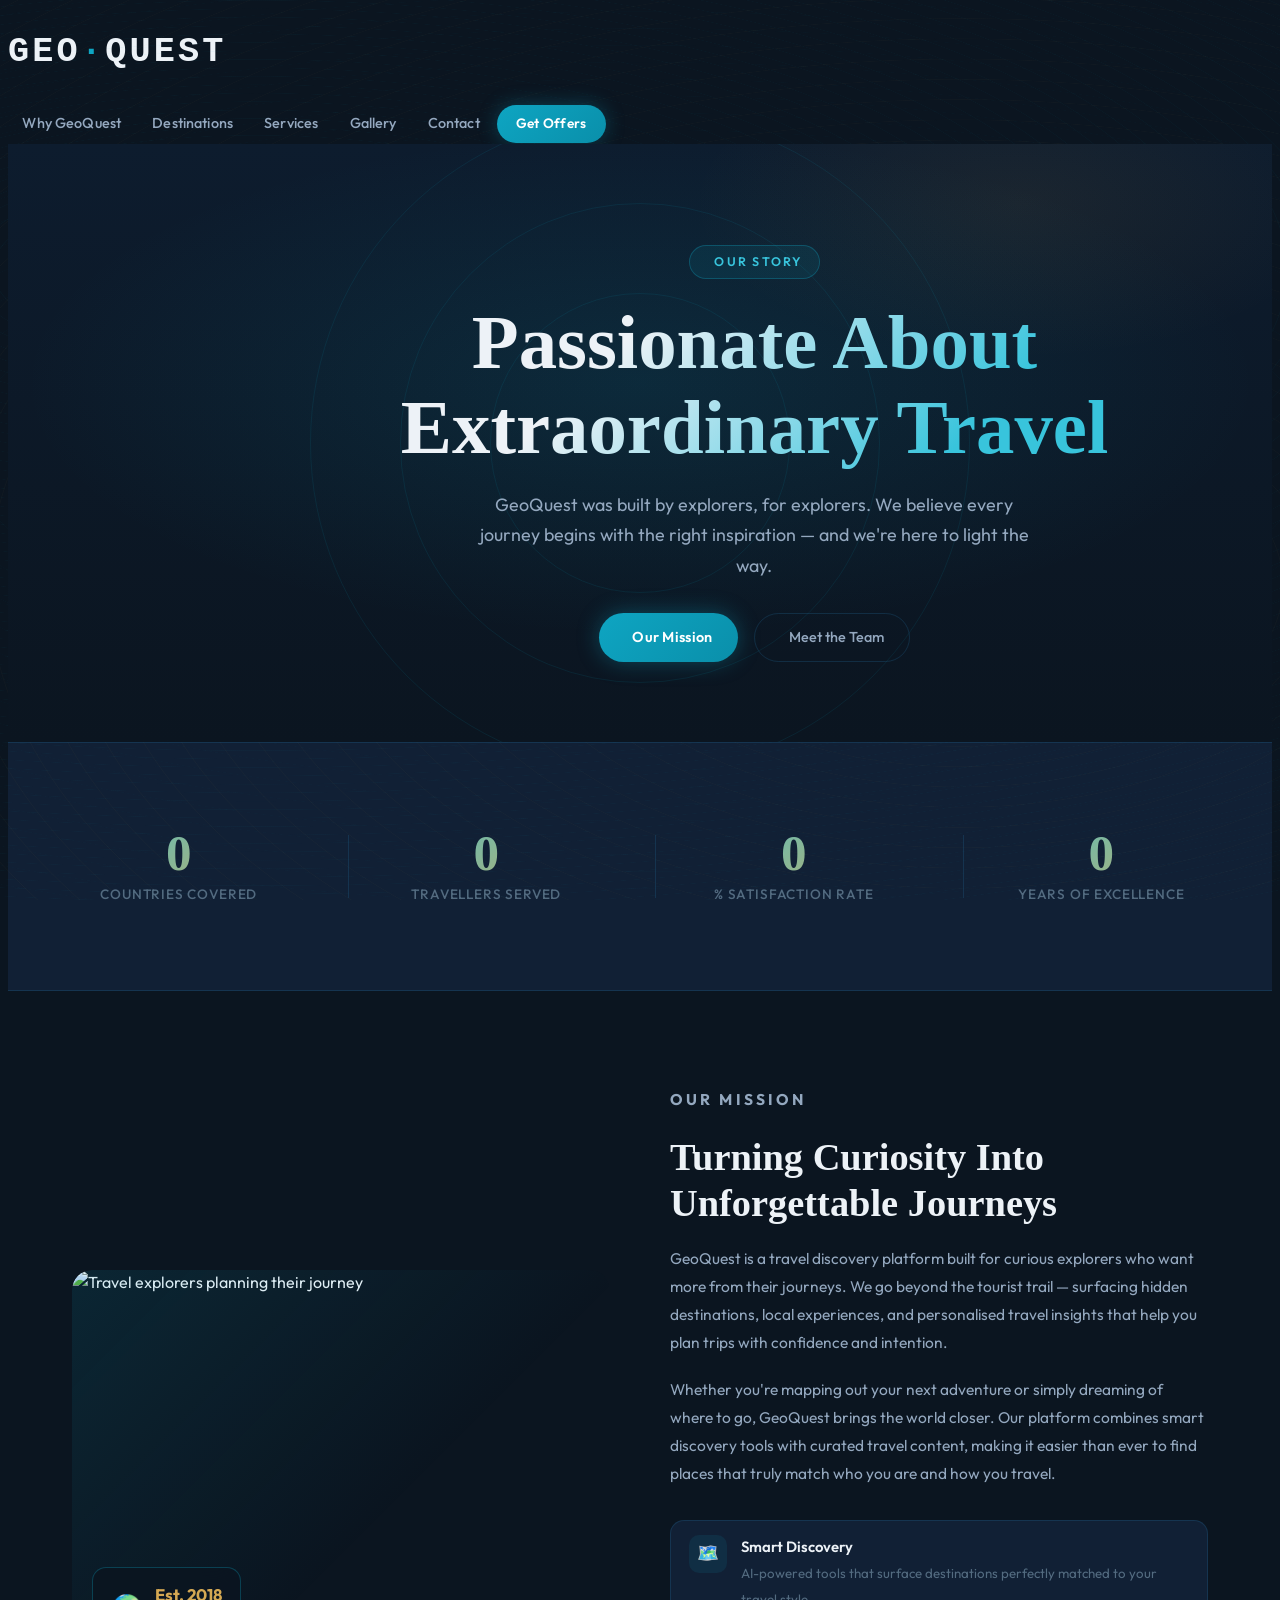
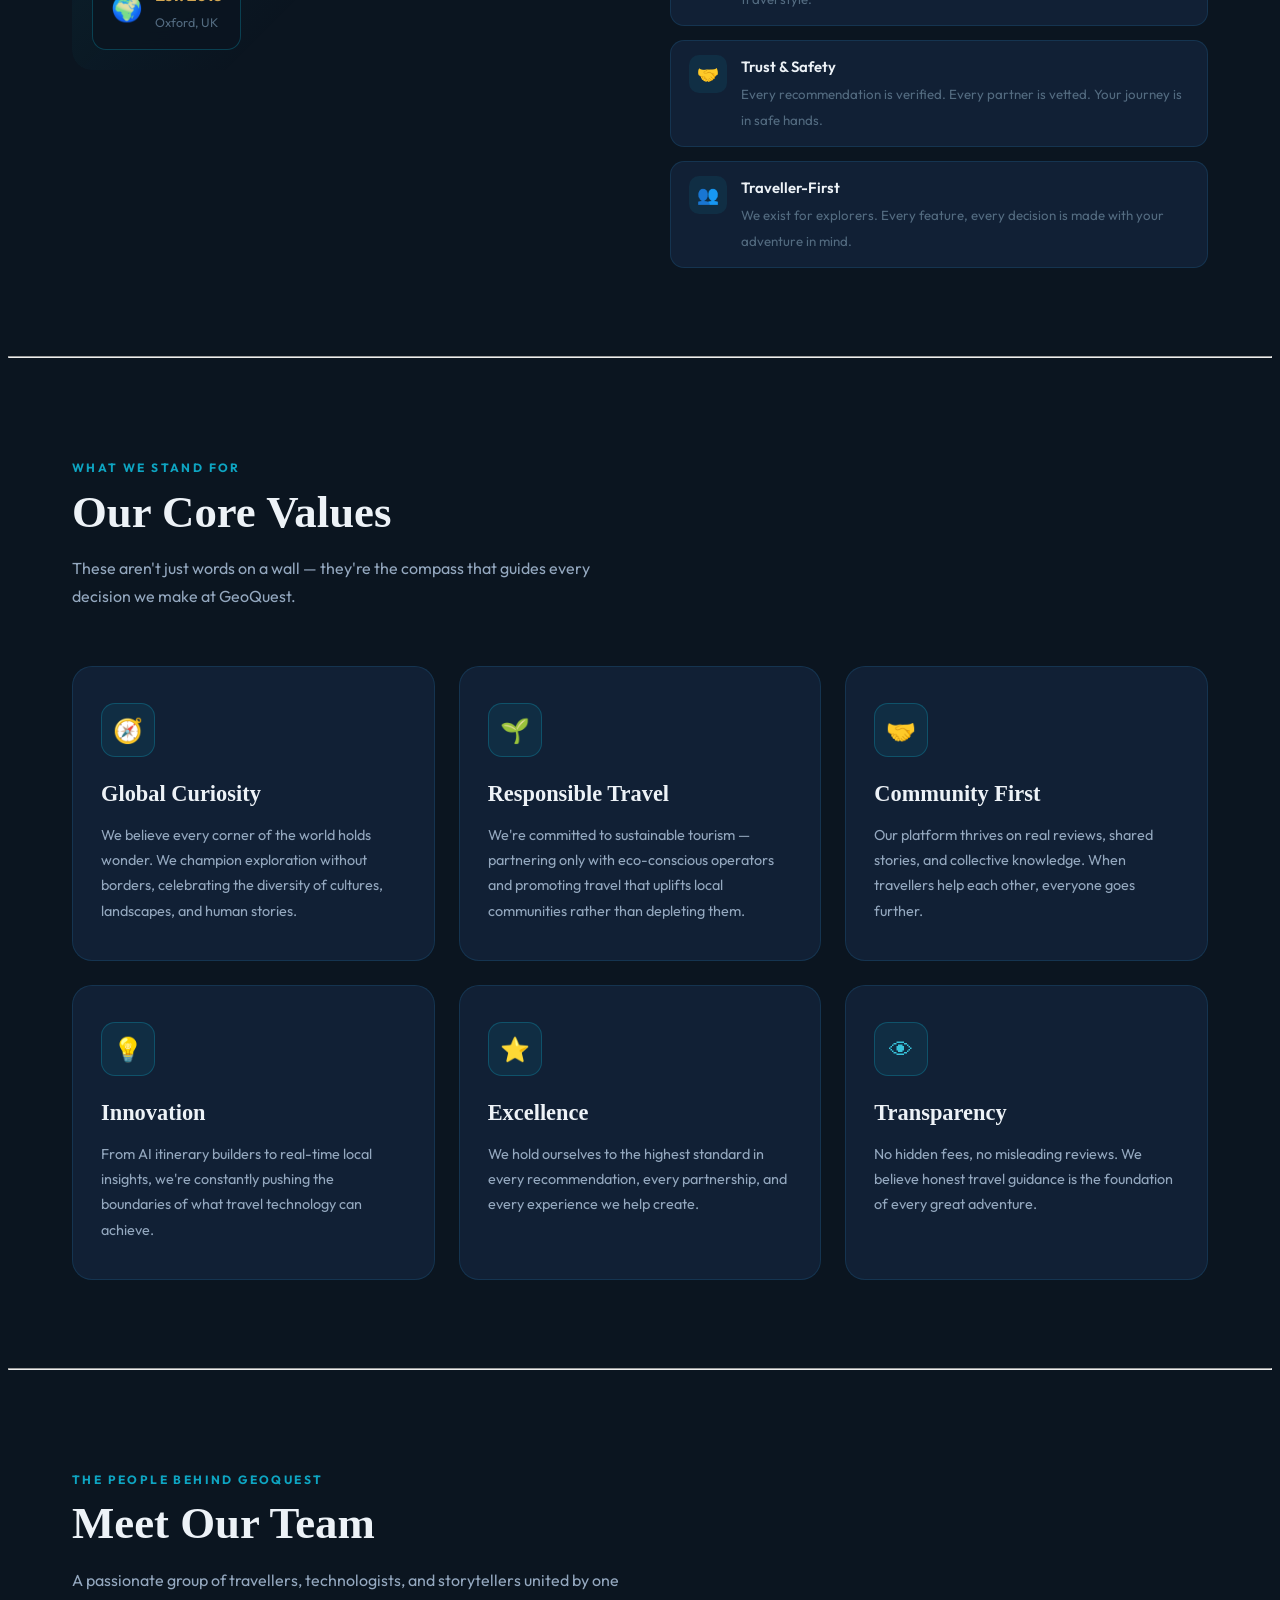
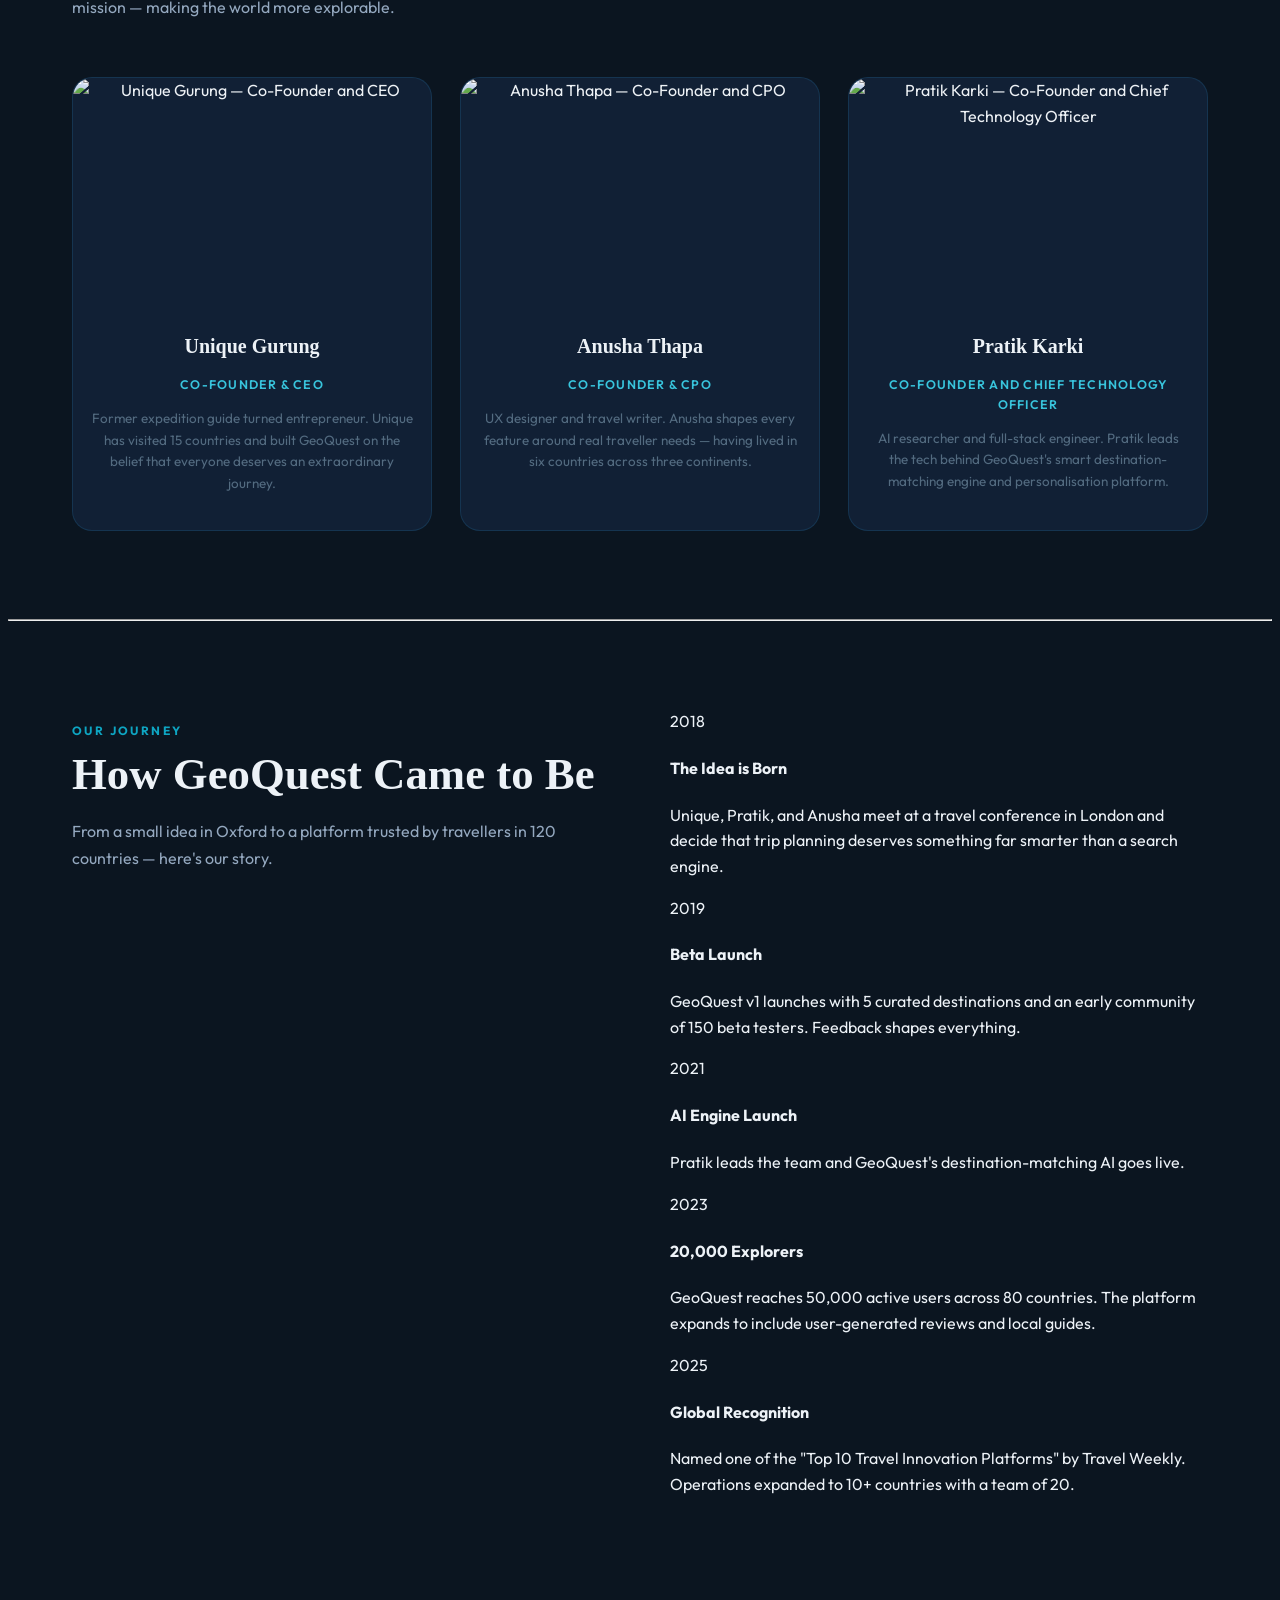
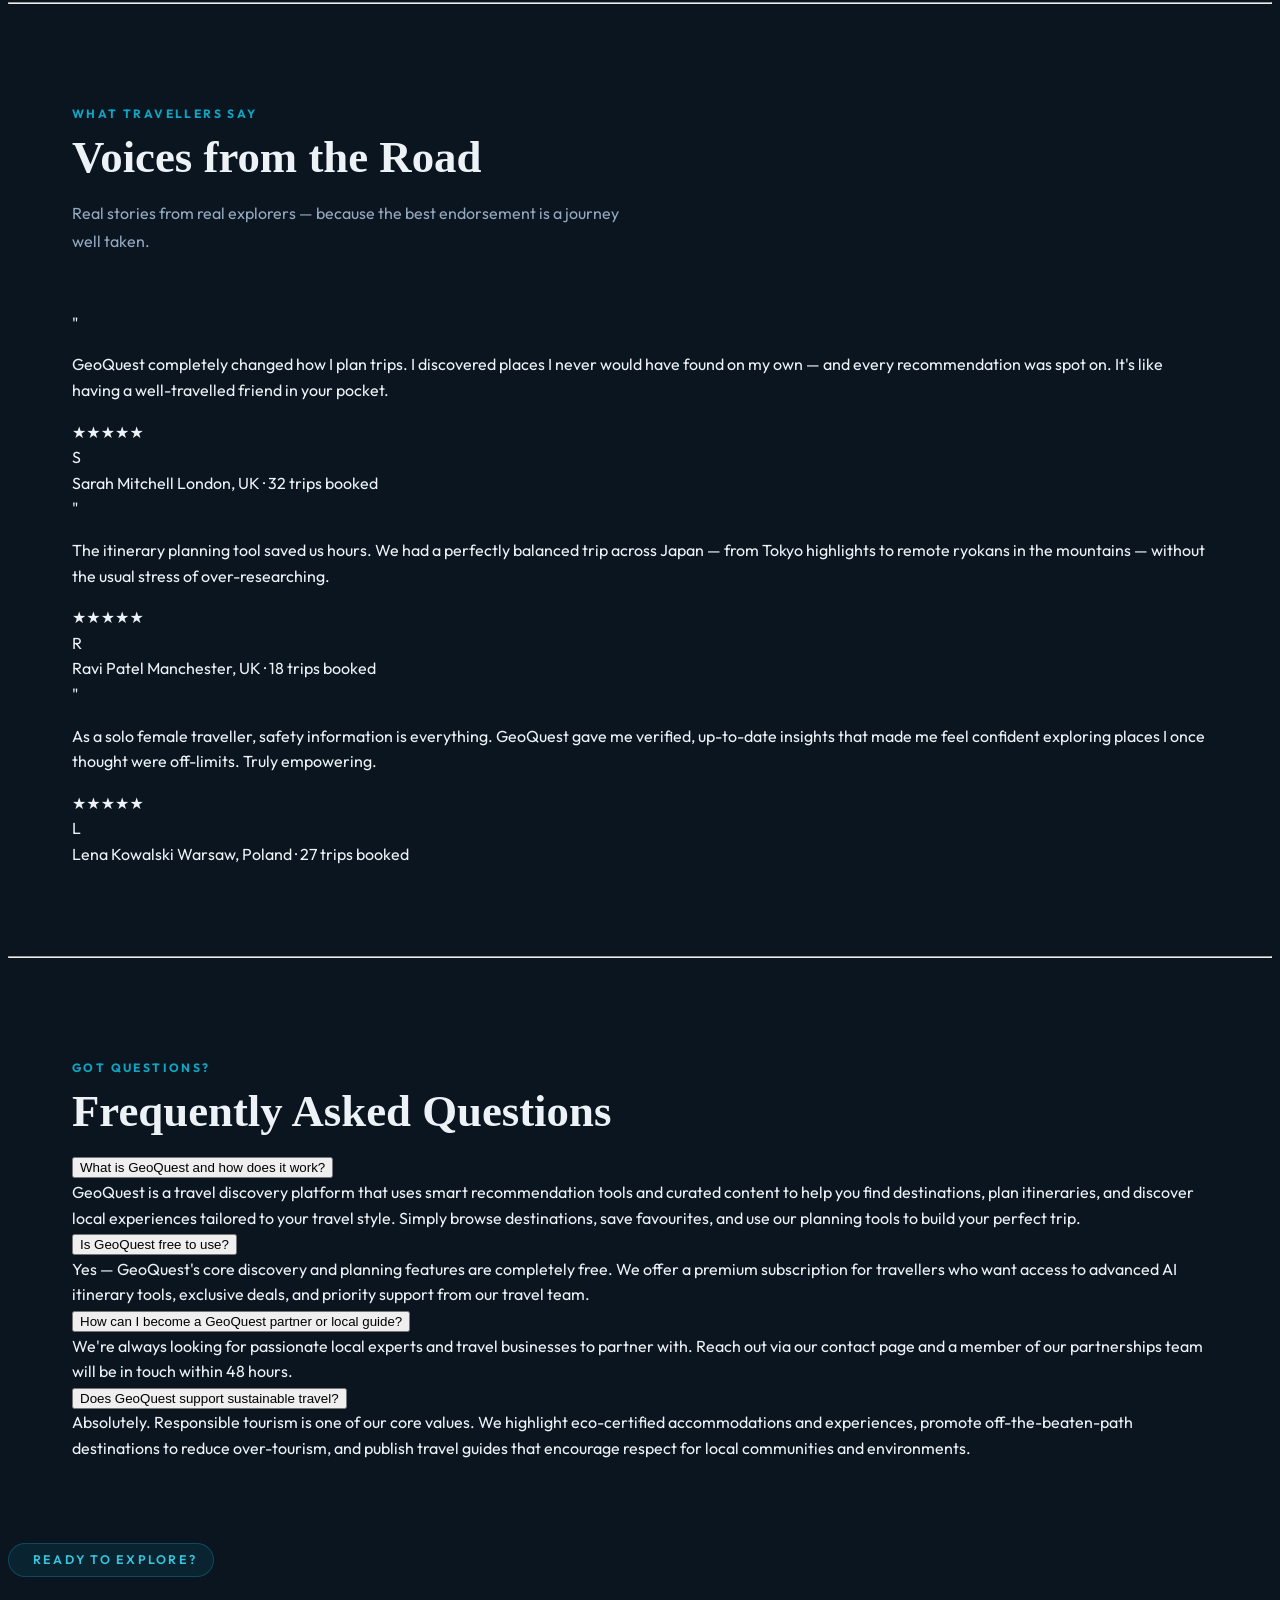
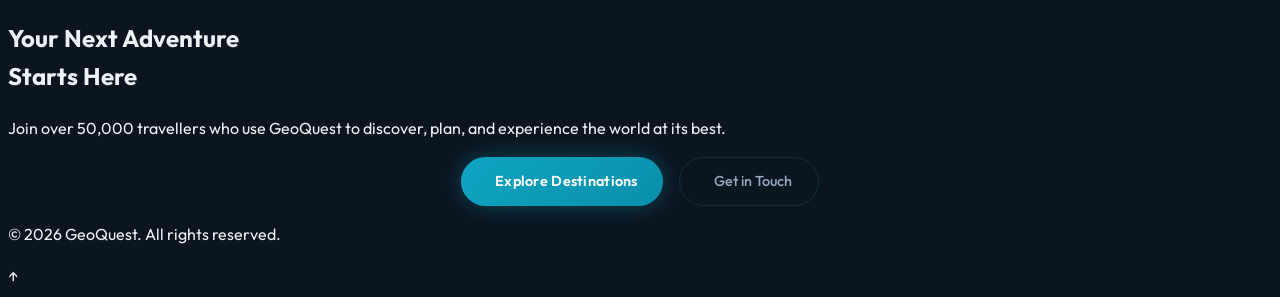
==== commit 51207614: "Refactor comments and update team member details" ====
--- a/about.html
+++ b/about.html
@@ -5,137 +5,130 @@
     <meta name="viewport" content="width=device-width, initial-scale=1.0">
     <title>About Us — GeoQuest</title>
 
-    <!-- Fonts (matching index.html) -->
+    <!-- Google Fonts — matches index.html -->
     <link rel="preconnect" href="https://fonts.googleapis.com">
     <link href="https://fonts.googleapis.com/css2?family=Cormorant+Garamond:ital,wght@0,300;0,400;0,600;0,700;1,300;1,600&family=Outfit:wght@300;400;500;600&family=Space+Mono:ital@0;1&display=swap" rel="stylesheet">
 
-    <!-- Font Awesome -->
-    <link rel="stylesheet" href="https://cdnjs.cloudflare.com/ajax/libs/font-awesome/6.4.0/all.min.css" crossorigin="anonymous" referrerpolicy="no-referrer" />
-
-    <!-- Shared stylesheet (nav, footer, tokens, topo-bg) -->
-    <link rel="stylesheet" href="style.css">
+    <!-- Font Awesome icons -->
+    <link rel="stylesheet" href="https://cdnjs.cloudflare.com/ajax/libs/font-awesome/6.4.0/all.min.css" crossorigin="anonymous" referrerpolicy="no-referrer">
+
+    <!-- About page styles -->
     <link rel="stylesheet" href="about.css">
 </head>
 <body>
 
-    <!-- Cursor glow (shared with index) -->
+    <!-- Cursor glow — the teal circle that follows your mouse -->
     <div id="cursorGlow"></div>
 
-    <!-- Topographic background (shared) -->
+    <!-- Animated topographic background (fixed layer behind everything) -->
     <div class="topo-bg"></div>
 
-    <!-- HEADER — identical to index.html -->
+
+    <!-- HEADER -->
     <header id="site-header">
-        <a href="index.html" class="nav-logo" style="text-decoration:none;color:white;display:flex;align-items:center;gap:8px;">
-            <h1 style="margin:0;">GEO<span>·</span>QUEST</h1>
+
+        <!-- Site logo / home link -->
+        <a href="index.html" class="nav-logo">
+            <h1>GEO<span>·</span>QUEST</h1>
         </a>
 
-        <button id="nav-toggle" aria-label="Toggle navigation" style="background:none;border:none;color:white;font-size:1.8rem;cursor:pointer;">☰ Menu</button>
-
+        <!-- Hamburger button — only visible on mobile -->
+        <button id="nav-toggle" aria-label="Toggle navigation">☰ Menu</button>
+
+        <!-- Main navigation -->
         <nav id="main-nav">
-            <ul>
-                <li class="has-dropdown">
-                    <a href="index.html#hero" class="nav-link">Why GeoQuest? <span class="nav-arrow">▾</span></a>
-                    <ul class="dropdown">
-                        <li><a href="index.html#hero">Overview</a></li>
-                        <li><a href="about.html" class="active-filter">About Us</a></li>
-                    </ul>
-                </li>
-                <li class="has-dropdown">
-                    <a href="index.html#destinations" class="nav-link">Destinations <span class="nav-arrow">▾</span></a>
-                    <ul class="dropdown dropdown-wide">
-                        <li><a href="index.html#destinations" class="dropdown-all">🗺️ All Destinations</a></li>
-                        <li class="dropdown-divider"></li>
-                        <li class="dropdown-continent-label"><span class="continent-flag">🌏</span> Asia</li>
-                        <li><a href="index.html#destinations">🏔️ Mount Everest <span class="dest-country">Nepal</span></a></li>
-                        <li><a href="index.html#destinations">🧱 Great Wall <span class="dest-country">China</span></a></li>
-                        <li class="dropdown-divider"></li>
-                        <li class="dropdown-continent-label"><span class="continent-flag">🌍</span> Europe</li>
-                        <li><a href="index.html#destinations">🗼 Eiffel Tower <span class="dest-country">France</span></a></li>
-                        <li class="dropdown-divider"></li>
-                        <li class="dropdown-continent-label"><span class="continent-flag">🌎</span> Americas</li>
-                        <li><a href="index.html#destinations">🏜️ Grand Canyon <span class="dest-country">USA</span></a></li>
-                        <li><a href="index.html#destinations">💧 Niagara Falls <span class="dest-country">USA / Canada</span></a></li>
-                        <li><a href="index.html#destinations">🌿 Amazon Rainforest <span class="dest-country">Brazil</span></a></li>
-                        <li class="dropdown-divider"></li>
-                        <li><a href="index.html#favorites" class="dropdown-fav">⭐ My Favourites</a></li>
-                    </ul>
-                </li>
-                <li class="has-dropdown">
-                    <a href="index.html#services" class="nav-link">Explore <span class="nav-arrow">▾</span></a>
-                    <ul class="dropdown">
-                        <li><a href="index.html#services">Services</a></li>
-                        <li><a href="index.html#gallery">Gallery</a></li>
-                    </ul>
-                </li>
-                <li><a href="index.html#contact" class="nav-link">Contact</a></li>
-                <li><a href="index.html#signup" id="nav-signup" class="nav-link">Get Offers</a></li>
+            <ul class="nav-list">
+                <li><a href="about.html" class="nav-link">Why GeoQuest</a></li>
+                <li><a href="destination.html" class="nav-link">Destinations</a></li>
+                <li><a href="services.html" class="nav-link">Services</a></li>
+                <li><a href="gallery.html" class="nav-link">Gallery</a></li>
+                <li><a href="contact.html" class="nav-link">Contact</a></li>
+                <li><a href="#signup" id="nav-signup" class="nav-link">Get Offers</a></li>
             </ul>
         </nav>
+
     </header>
 
-    <!-- Mobile menu -->
-    <div class="mobile-menu" id="mobile-menu">
-        <div class="container">
-            <div class="mobile-menu-links">
-                <a href="index.html#hero">Why GeoQuest?</a>
-                <a href="index.html#destinations">Destinations</a>
-                <a href="index.html#services">Explore</a>
-                <a href="index.html#contact">Contact</a>
-                <a href="index.html#signup">Get Offers</a>
-            </div>
-        </div>
-    </div>
-
- <!-- MAIN CONTENT -->
+
+    <!-- MAIN CONTENT -->
     <main>
 
-        <!--  HERO  -->
+        <!-- HERO -->
         <section class="about-hero">
+            <!-- Full-bleed cover photo -->
+            <div class="about-hero-photo-wrap">
+                <img
+                    src="img/abt-cover.jpg"
+                    alt="Travellers exploring the world"
+                    class="about-hero-photo">
+            </div>
+
+            <!-- Layered gradient overlay so text stays readable -->
             <div class="about-hero-bg"></div>
+
+            <!-- Three rings that pulse outward (purely decorative) -->
             <div class="hero-rings">
-                <span></span><span></span><span></span>
-            </div>
+                <span></span>
+                <span></span>
+                <span></span>
+            </div>
+
+            <!-- Actual hero text -->
             <div class="about-hero-inner">
-                <span class="about-eyebrow"><i class="fas fa-compass"></i> Our Story</span>
+                <span class="about-eyebrow">
+                    <i class="fas fa-compass"></i> Our Story
+                </span>
                 <h1>Passionate About<br>Extraordinary Travel</h1>
                 <p>GeoQuest was built by explorers, for explorers. We believe every journey begins with the right inspiration — and we're here to light the way.</p>
                 <div class="hero-cta-row">
-                    <a href="#mission" class="btn-primary-about"><i class="fas fa-rocket"></i> Our Mission</a>
-                    <a href="#team" class="btn-outline-about"><i class="fas fa-users"></i> Meet the Team</a>
-                </div>
-            </div>
-        </section>
-
-        <!--  STATS STRIP -->
+                    <a href="#mission" class="btn-primary-about">
+                        <i class="fas fa-rocket"></i> Our Mission
+                    </a>
+                    <a href="#team" class="btn-outline-about">
+                        <i class="fas fa-users"></i> Meet the Team
+                    </a>
+                </div>
+            </div>
+        </section>
+
+
+        <!-- STATS STRIP -->
+        <!-- JS animates the numbers when they scroll into view -->
         <div class="stats-strip">
             <div class="stats-inner">
+
                 <div class="stat-item reveal">
-                    <div class="stat-number" data-target="120">0</div>
+                    <div class="stat-number" data-target="10">0</div>
                     <div class="stat-label">Countries Covered</div>
                 </div>
+
                 <div class="stat-item reveal">
-                    <div class="stat-number" data-target="50000">0</div>
+                    <div class="stat-number" data-target="28000+">0</div>
                     <div class="stat-label">Travellers Served</div>
                 </div>
+
                 <div class="stat-item reveal">
                     <div class="stat-number" data-target="98">0</div>
                     <div class="stat-label">% Satisfaction Rate</div>
                 </div>
+
                 <div class="stat-item reveal">
                     <div class="stat-number" data-target="7">0</div>
                     <div class="stat-label">Years of Excellence</div>
                 </div>
+
             </div>
         </div>
 
-        <!-- MISSION  -->
+
+        <!-- MISSION -->
         <section id="mission" class="abt-section">
             <div class="mission-grid">
-                <!-- Image -->
+
+                <!-- Left: photo with floating badge -->
                 <div class="mission-image-wrap reveal">
                     <img
-                        src="https://images.unsplash.com/photo-1488085061387-422e29b40080?w=900&q=80"
+                        src="img/mission.jpg"
                         alt="Travel explorers planning their journey">
                     <div class="mission-image-overlay"></div>
                     <div class="mission-badge">
@@ -147,7 +140,7 @@
                     </div>
                 </div>
 
-                <!-- Text -->
+                <!-- Right: heading, paragraphs, and three pillar rows -->
                 <div class="mission-text reveal">
                     <p class="abt-section-label">Our Mission</p>
                     <h2>Turning Curiosity Into Unforgettable Journeys</h2>
@@ -156,21 +149,21 @@
 
                     <div class="mission-pillars">
                         <div class="pillar">
-                            <div class="pillar-icon"><i class="fas fa-search-location"></i></div>
+                            <div class="pillar-icon"> 🗺️ <i class="fas fa-search-location"></i></div>
                             <div class="pillar-body">
                                 <strong>Smart Discovery</strong>
                                 <span>AI-powered tools that surface destinations perfectly matched to your travel style.</span>
                             </div>
                         </div>
                         <div class="pillar">
-                            <div class="pillar-icon"><i class="fas fa-shield-alt"></i></div>
+                            <div class="pillar-icon"> 🤝 <i class="fas fa-shield-alt"></i></div>
                             <div class="pillar-body">
-                                <strong>Trust & Safety</strong>
+                                <strong>Trust &amp; Safety</strong>
                                 <span>Every recommendation is verified. Every partner is vetted. Your journey is in safe hands.</span>
                             </div>
                         </div>
                         <div class="pillar">
-                            <div class="pillar-icon"><i class="fas fa-heart"></i></div>
+                            <div class="pillar-icon"> 👥<i class="fas fa-heart"></i></div>
                             <div class="pillar-body">
                                 <strong>Traveller-First</strong>
                                 <span>We exist for explorers. Every feature, every decision is made with your adventure in mind.</span>
@@ -178,13 +171,14 @@
                         </div>
                     </div>
                 </div>
+
             </div>
         </section>
 
         <hr class="section-divider">
 
 
-                <!-- CORE VALUES -->
+        <!-- CORE VALUES -->
         <section id="values" class="abt-section">
             <p class="abt-section-label">What We Stand For</p>
             <h2 class="abt-section-title">Our Core Values</h2>
@@ -194,37 +188,38 @@
             <div class="values-grid">
 
                 <div class="value-card reveal">
-                    <div class="value-icon"><i class="fas fa-globe-americas"></i></div>
+                    
+                    <div class="value-icon">🧭<i class="fas fa-globe-americas"></i></div>
                     <h3>Global Curiosity</h3>
                     <p>We believe every corner of the world holds wonder. We champion exploration without borders, celebrating the diversity of cultures, landscapes, and human stories.</p>
                 </div>
 
                 <div class="value-card reveal" style="transition-delay: 0.1s">
-                    <div class="value-icon"><i class="fas fa-leaf"></i></div>
+                    <div class="value-icon">🌱<i class="fas fa-leaf"></i></div>
                     <h3>Responsible Travel</h3>
                     <p>We're committed to sustainable tourism — partnering only with eco-conscious operators and promoting travel that uplifts local communities rather than depleting them.</p>
                 </div>
 
                 <div class="value-card reveal" style="transition-delay: 0.2s">
-                    <div class="value-icon"><i class="fas fa-users"></i></div>
+                    <div class="value-icon">🤝<i class="fas fa-users"></i></div>
                     <h3>Community First</h3>
                     <p>Our platform thrives on real reviews, shared stories, and collective knowledge. When travellers help each other, everyone goes further.</p>
                 </div>
 
                 <div class="value-card reveal" style="transition-delay: 0.3s">
-                    <div class="value-icon"><i class="fas fa-lightbulb"></i></div>
+                    <div class="value-icon">💡<i class="fas fa-lightbulb"></i></div>
                     <h3>Innovation</h3>
                     <p>From AI itinerary builders to real-time local insights, we're constantly pushing the boundaries of what travel technology can achieve.</p>
                 </div>
 
                 <div class="value-card reveal" style="transition-delay: 0.4s">
-                    <div class="value-icon"><i class="fas fa-star"></i></div>
+                    <div class="value-icon">⭐<i class="fas fa-star"></i></div>
                     <h3>Excellence</h3>
                     <p>We hold ourselves to the highest standard in every recommendation, every partnership, and every experience we help create.</p>
                 </div>
 
                 <div class="value-card reveal" style="transition-delay: 0.5s">
-                    <div class="value-icon"><i class="fas fa-handshake"></i></div>
+                    <div class="value-icon">👁<i class="fas fa-handshake"></i></div>
                     <h3>Transparency</h3>
                     <p>No hidden fees, no misleading reviews. We believe honest travel guidance is the foundation of every great adventure.</p>
                 </div>
@@ -235,7 +230,7 @@
         <hr class="section-divider">
 
 
-        <!-- TEAM MEMBERS -->
+        <!-- TEAM -->
         <section id="team" class="abt-section">
             <p class="abt-section-label">The People Behind GeoQuest</p>
             <h2 class="abt-section-title">Meet Our Team</h2>
@@ -245,49 +240,34 @@
 
                 <div class="team-card reveal">
                     <img class="team-avatar"
-                        src="https://images.unsplash.com/photo-1500648767791-00dcc994a43e?w=500&q=80"
-                        alt="James Carter — Co-Founder and CEO">
+                        src="img/Unique.jpg" 
+                        alt="Unique Gurung — Co-Founder and CEO">
                     <div class="team-info">
-                        <h3>James Carter</h3>
+                        <h3>Unique Gurung</h3>
                         <p class="team-role">Co-Founder &amp; CEO</p>
-                        <p class="team-bio">Former expedition guide turned entrepreneur. James has visited 94 countries and built GeoQuest on the belief that everyone deserves an extraordinary journey.</p>
-                        <div class="team-socials">
-                            <a href="#" aria-label="LinkedIn"><i class="fab fa-linkedin-in"></i></a>
-                            <a href="#" aria-label="Twitter"><i class="fab fa-twitter"></i></a>
-                            <a href="#" aria-label="Instagram"><i class="fab fa-instagram"></i></a>
-                        </div>
+                        <p class="team-bio">Former expedition guide turned entrepreneur. Unique has visited 15 countries and built GeoQuest on the belief that everyone deserves an extraordinary journey.</p>
                     </div>
                 </div>
 
                 <div class="team-card reveal" style="transition-delay: 0.1s">
                     <img class="team-avatar"
-                        src="https://images.unsplash.com/photo-1494790108377-be9c29b29330?w=500&q=80"
-                        alt="Priya Sharma — Co-Founder and CPO">
+                        src="img/Anusha.jpeg"
+                        alt="Anusha Thapa — Co-Founder and CPO">
                     <div class="team-info">
-                        <h3>Priya Sharma</h3>
+                        <h3>Anusha Thapa</h3>
                         <p class="team-role">Co-Founder &amp; CPO</p>
-                        <p class="team-bio">UX designer and travel writer. Priya shapes every feature around real traveller needs — having lived in six countries across three continents.</p>
-                        <div class="team-socials">
-                            <a href="#" aria-label="LinkedIn"><i class="fab fa-linkedin-in"></i></a>
-                            <a href="#" aria-label="Twitter"><i class="fab fa-twitter"></i></a>
-                            <a href="#" aria-label="Instagram"><i class="fab fa-instagram"></i></a>
-                        </div>
+                        <p class="team-bio">UX designer and travel writer. Anusha shapes every feature around real traveller needs — having lived in six countries across three continents.</p>
                     </div>
                 </div>
 
                 <div class="team-card reveal" style="transition-delay: 0.2s">
                     <img class="team-avatar"
-                        src="https://images.unsplash.com/photo-1507003211169-0a1dd7228f2d?w=500&q=80"
-                        alt="Marcus Lee — Chief Technology Officer">
+                        src="img/Pratik.jpeg"
+                        alt="Pratik Karki — Co-Founder and Chief Technology Officer">
                     <div class="team-info">
-                        <h3>Marcus Lee</h3>
-                        <p class="team-role">Chief Technology Officer</p>
-                        <p class="team-bio">AI researcher and full-stack engineer. Marcus leads the tech behind GeoQuest's smart destination-matching engine and personalisation platform.</p>
-                        <div class="team-socials">
-                            <a href="#" aria-label="LinkedIn"><i class="fab fa-linkedin-in"></i></a>
-                            <a href="#" aria-label="GitHub"><i class="fab fa-github"></i></a>
-                            <a href="#" aria-label="Twitter"><i class="fab fa-twitter"></i></a>
-                        </div>
+                        <h3>Pratik Karki</h3>
+                        <p class="team-role">Co-Founder and Chief Technology Officer</p>
+                        <p class="team-bio">AI researcher and full-stack engineer. Pratik leads the tech behind GeoQuest's smart destination-matching engine and personalisation platform.</p>
                     </div>
                 </div>
 
@@ -298,24 +278,194 @@
         <hr class="section-divider">
 
 
+        <!-- JOURNEY TIMELINE -->
+        <section id="journey" class="abt-section">
+            <div style="display: grid; grid-template-columns: 1fr 1fr; gap: 60px; align-items: start;">
+
+                <!-- Left: section heading -->
+                <div>
+                    <p class="abt-section-label">Our Journey</p>
+                    <h2 class="abt-section-title">How GeoQuest Came to Be</h2>
+                    <p class="abt-section-subtitle">From a small idea in Oxford to a platform trusted by travellers in 120 countries — here's our story.</p>
+                </div>
+
+                <!-- Right: the timeline itself -->
+                <!-- JS reveals each item with a staggered delay as you scroll -->
+                <div class="timeline">
+
+                    <div class="timeline-item">
+                        <div class="timeline-dot"></div>
+                        <div class="timeline-year">2018</div>
+                        <h4>The Idea is Born</h4>
+                        <p>Unique, Pratik, and Anusha meet at a travel conference in London and decide that trip planning deserves something far smarter than a search engine.</p>
+                    </div>
+
+                    <div class="timeline-item">
+                        <div class="timeline-dot"></div>
+                        <div class="timeline-year">2019</div>
+                        <h4>Beta Launch</h4>
+                        <p>GeoQuest v1 launches with 5 curated destinations and an early community of 150 beta testers. Feedback shapes everything.</p>
+                    </div>
+
+                    <div class="timeline-item">
+                        <div class="timeline-dot"></div>
+                        <div class="timeline-year">2021</div>
+                        <h4>AI Engine Launch</h4>
+                        <p>Pratik leads the team and GeoQuest's destination-matching AI goes live. </p>
+                    </div>
+
+                    <div class="timeline-item">
+                        <div class="timeline-dot"></div>
+                        <div class="timeline-year">2023</div>
+                        <h4>20,000 Explorers</h4>
+                        <p>GeoQuest reaches 50,000 active users across 80 countries. The platform expands to include user-generated reviews and local guides.</p>
+                    </div>
+
+                    <div class="timeline-item">
+                        <div class="timeline-dot"></div>
+                        <div class="timeline-year">2025</div>
+                        <h4>Global Recognition</h4>
+                        <p>Named one of the "Top 10 Travel Innovation Platforms" by Travel Weekly. Operations expanded to 10+ countries with a team of 20.</p>
+                    </div>
+
+                </div>
+            </div>
+        </section>
+
+        <hr class="section-divider">
+
+
+        <!-- TESTIMONIALS -->
+        <section id="testimonials" class="abt-section">
+            <p class="abt-section-label">What Travellers Say</p>
+            <h2 class="abt-section-title">Voices from the Road</h2>
+            <p class="abt-section-subtitle">Real stories from real explorers — because the best endorsement is a journey well taken.</p>
+
+            <div class="testimonials-grid">
+
+                <div class="testi-card reveal">
+                    <span class="testi-quote">"</span>
+                    <p class="testi-text">GeoQuest completely changed how I plan trips. I discovered places I never would have found on my own — and every recommendation was spot on. It's like having a well-travelled friend in your pocket.</p>
+                    <div class="testi-stars">★★★★★</div>
+                    <div class="testi-author">
+                        <div class="testi-avatar">S</div>
+                        <div>
+                            <span class="testi-name">Sarah Mitchell</span>
+                            <span class="testi-loc">London, UK · 32 trips booked</span>
+                        </div>
+                    </div>
+                </div>
+
+                <div class="testi-card reveal" style="transition-delay: 0.12s">
+                    <span class="testi-quote">"</span>
+                    <p class="testi-text">The itinerary planning tool saved us hours. We had a perfectly balanced trip across Japan — from Tokyo highlights to remote ryokans in the mountains — without the usual stress of over-researching.</p>
+                    <div class="testi-stars">★★★★★</div>
+                    <div class="testi-author">
+                        <div class="testi-avatar">R</div>
+                        <div>
+                            <span class="testi-name">Ravi Patel</span>
+                            <span class="testi-loc">Manchester, UK · 18 trips booked</span>
+                        </div>
+                    </div>
+                </div>
+
+                <div class="testi-card reveal" style="transition-delay: 0.24s">
+                    <span class="testi-quote">"</span>
+                    <p class="testi-text">As a solo female traveller, safety information is everything. GeoQuest gave me verified, up-to-date insights that made me feel confident exploring places I once thought were off-limits. Truly empowering.</p>
+                    <div class="testi-stars">★★★★★</div>
+                    <div class="testi-author">
+                        <div class="testi-avatar">L</div>
+                        <div>
+                            <span class="testi-name">Lena Kowalski</span>
+                            <span class="testi-loc">Warsaw, Poland · 27 trips booked</span>
+                        </div>
+                    </div>
+                </div>
+
+            </div>
+        </section>
+
+        <hr class="section-divider">
+
+
+        <!-- FAQ -->
+        <!-- JS handles opening and closing each item -->
+        <section id="faq" class="abt-section">
+            <p class="abt-section-label">Got Questions?</p>
+            <h2 class="abt-section-title">Frequently Asked Questions</h2>
+
+            <div class="faq-list">
+
+                <div class="faq-item">
+                    <button class="faq-question">
+                        What is GeoQuest and how does it work?
+                        <span class="faq-arrow"><i class="fas fa-chevron-down"></i></span>
+                    </button>
+                    <div class="faq-answer">GeoQuest is a travel discovery platform that uses smart recommendation tools and curated content to help you find destinations, plan itineraries, and discover local experiences tailored to your travel style. Simply browse destinations, save favourites, and use our planning tools to build your perfect trip.</div>
+                </div>
+
+                <div class="faq-item">
+                    <button class="faq-question">
+                        Is GeoQuest free to use?
+                        <span class="faq-arrow"><i class="fas fa-chevron-down"></i></span>
+                    </button>
+                    <div class="faq-answer">Yes — GeoQuest's core discovery and planning features are completely free. We offer a premium subscription for travellers who want access to advanced AI itinerary tools, exclusive deals, and priority support from our travel team.</div>
+                </div>
+
+                <div class="faq-item">
+                    <button class="faq-question">
+                        How can I become a GeoQuest partner or local guide?
+                        <span class="faq-arrow"><i class="fas fa-chevron-down"></i></span>
+                    </button>
+                    <div class="faq-answer">We're always looking for passionate local experts and travel businesses to partner with. Reach out via our contact page and a member of our partnerships team will be in touch within 48 hours.</div>
+                </div>
+
+                <div class="faq-item">
+                    <button class="faq-question">
+                        Does GeoQuest support sustainable travel?
+                        <span class="faq-arrow"><i class="fas fa-chevron-down"></i></span>
+                    </button>
+                    <div class="faq-answer">Absolutely. Responsible tourism is one of our core values. We highlight eco-certified accommodations and experiences, promote off-the-beaten-path destinations to reduce over-tourism, and publish travel guides that encourage respect for local communities and environments.</div>
+                </div>
+
+            </div>
+        </section>
+
+
+        <!-- CTA BANNER -->
+        <section class="cta-banner">
+            <span class="about-eyebrow">
+                <i class="fas fa-paper-plane"></i> Ready to Explore?
+            </span>
+            <h2>Your Next Adventure<br>Starts Here</h2>
+            <p>Join over 50,000 travellers who use GeoQuest to discover, plan, and experience the world at its best.</p>
+            <div class="hero-cta-row">
+                <a href="destination.html" class="btn-primary-about">
+                    <i class="fas fa-globe"></i> Explore Destinations
+                </a>
+                <a href="contact.html" class="btn-outline-about">
+                    <i class="fas fa-envelope"></i> Get in Touch
+                </a>
+            </div>
+        </section>
 
     </main>
 
 
-
-
-  
-    <!-- FOOTER — matching index.html -->
+    <!-- footer -->
     <footer>
         <p>&copy; 2026 GeoQuest. All rights reserved.</p>
     </footer>
 
-    <!-- Scroll to Top -->
-    <button id="scrollToTopBtn" aria-label="Scroll to top" style="display:none;position:fixed;bottom:30px;right:30px;width:50px;height:50px;background:linear-gradient(135deg,#3498db,#2980b9);color:white;border:none;border-radius:50%;font-size:1.2rem;cursor:pointer;z-index:99;box-shadow:0 4px 15px rgba(52,152,219,0.4);transition:all 0.3s ease;">
-        <i class="fas fa-chevron-up"></i>
-    </button>
-
-    <!-- About page JavaScript -->
+
+   <!-- Scroll to Top -->
+    <div id="scrollToTopBtn">↑</div>
+
+    <script src="https://unpkg.com/aos@2.3.4/dist/aos.js"></script>
+    <script src="index.js"></script>
+
+
+    <!-- About page JavaScript (loaded last so the DOM is ready) -->
     <script src="about.js"></script>
 
 </body>
--- a/about.css
+++ b/about.css
@@ -1,6 +1,6 @@
 
 
-/* 1. DESIGN TOKENS */
+/* -- 1. DESIGN TOKENS -- */
 :root {
     /* Background layers - darkest to most elevated */
     --bg-page:       #0B1520;
@@ -40,7 +40,7 @@
 }
 
 
-/* 2. RESET & BASE */
+/* -- 2. RESET & BASE -- */
 *, *::before, *::after {
     box-sizing: border-box;
 }
@@ -82,13 +82,13 @@
 }
 
 
-/* 4. HEADER / NAVIGATION */
+/* -- 4. HEADER / NAVIGATION -- */
 
 nav#main-nav {
     display: flex;
 }
 
-/*  4a. Nav links & arrows  */
+/* -- 4a. Nav links & arrows -- */
 
 /* Logo text */
 .nav-logo {
@@ -156,7 +156,7 @@
     opacity: 0.9;
 }
 
-/*  4b. Dropdowns  */
+/*--  4b. Dropdowns -- */
 
 .dropdown {
     display: block;
@@ -320,9 +320,9 @@
 }
 
 
-/* 5. PAGE HERO */
-
-/*  5a. Hero background & rings  */
+/* -- 5. PAGE HERO -- */
+
+/* -- 5a. Hero background & rings -- */
 
 .about-hero {
     position: relative;
@@ -371,7 +371,7 @@
     100% { opacity: 0;   transform: scale(1.25); }
 }
 
-/*  5b. Hero content & buttons  */
+/* --  5b. Hero content & buttons -- */
 
 /* The actual text lives above all the background layers */
 .about-hero-inner {
@@ -472,7 +472,7 @@
 }
 
 
-/* 6. SECTION WRAPPERS*/
+/* -- 6. SECTION WRAPPERS -- */
 /* The main container that centres and pads each section */
 .abt-section {
     max-width: 1200px;
@@ -509,7 +509,7 @@
 }
 
 
-/* 7. STATS STRIP */
+/* -- 7. STATS STRIP -- */
 .stats-strip {
     background: var(--bg-card);
     border-top: 1px solid var(--border);
@@ -570,7 +570,7 @@
 }
 
 
-/* 8. MISSION SECTION */
+/* -- 8. MISSION SECTION -- */
 .mission-grid {
     display: grid;
     grid-template-columns: 1fr 1fr;
@@ -593,13 +593,11 @@
     transition: transform 0.5s ease;
 }
 
-/* Gentle zoom on hover — the overflow:hidden on
-   the wrapper clips it cleanly. */
+/* Gentle zoom on hover. */
 .mission-image-wrap:hover img {
     transform: scale(1.04);
 }
 
-/* Subtle teal tint over the image */
 .mission-image-overlay {
     position: absolute;
     inset: 0;
@@ -656,7 +654,6 @@
     font-size: 0.97rem;
 }
 
-/* Stack of icon + text rows below the mission paragraphs */
 .mission-pillars {
     display: flex;
     flex-direction: column;
@@ -707,3 +704,173 @@
     color: var(--text-dim);
     line-height: 1.5;
 }
+
+
+
+/* -- 9. VALUES GRID -- */
+.values-grid {
+    display: grid;
+    grid-template-columns: repeat(3, 1fr);
+    gap: 24px;
+    margin-top: 3rem;
+}
+
+.value-card {
+    background: var(--bg-card);
+    border: 1px solid var(--border);
+    border-radius: var(--radius-lg);
+    padding: 36px 28px;
+    position: relative;
+    overflow: hidden;
+    transition: all 0.35s ease;
+}
+
+/* The gradient bar that slides in from the left on hover */
+.value-card::after {
+    content: '';
+    position: absolute;
+    top: 0;
+    left: 0;
+    right: 0;
+    height: 3px;
+    background: linear-gradient(90deg, var(--teal), var(--gold));
+    transform: scaleX(0);
+    transform-origin: left;
+    transition: transform 0.35s ease;
+}
+
+.value-card:hover {
+    transform: translateY(-8px);
+    border-color: var(--border-bright);
+    box-shadow: var(--shadow-hover);
+}
+
+.value-card:hover::after {
+    transform: scaleX(1);
+}
+
+/* Icon square at the top of each card */
+.value-icon {
+    width: 54px;
+    height: 54px;
+    border-radius: 14px;
+    background: var(--teal-dim);
+    border: 1px solid var(--border-bright);
+    display: flex;
+    align-items: center;
+    justify-content: center;
+    font-size: 1.5rem;
+    color: var(--teal-light);
+    margin-bottom: 1.2rem;
+}
+
+.value-card h3 {
+    font-family: 'Cormorant Garamond', serif;
+    font-size: 1.4rem;
+    font-weight: 700;
+    color: var(--text-primary);
+    margin: 0 0 0.7rem;
+}
+
+.value-card p {
+    font-size: 0.9rem;
+    color: var(--text-secondary);
+    line-height: 1.75;
+    margin: 0;
+}
+
+
+/* --10. TEAM GRID-- */
+.team-grid {
+    display: grid;
+    grid-template-columns: repeat(auto-fit, minmax(220px, 1fr));
+    gap: 28px;
+    margin-top: 3rem;
+}
+
+.team-card {
+    background: var(--bg-card);
+    border: 1px solid var(--border);
+    border-radius: var(--radius-lg);
+    overflow: hidden;
+    text-align: center;
+    transition: all 0.35s ease;
+}
+
+.team-card:hover {
+    transform: translateY(-8px);
+    border-color: var(--teal);
+    box-shadow: 0 16px 48px rgba(14, 165, 194, 0.2);
+}
+
+/* The photo of the Team */
+.team-avatar {
+    width: 100%;
+    height: 230px;
+    object-fit: cover;
+    display: block;
+    filter: grayscale(20%);
+    transition: filter 0.4s ease, transform 0.4s ease;
+}
+
+.team-card:hover .team-avatar {
+    filter: grayscale(0%);
+    transform: scale(1.04);
+}
+
+.team-info {
+    padding: 22px 18px;
+}
+
+.team-info h3 {
+    font-family: 'Cormorant Garamond', serif;
+    font-size: 1.25rem;
+    font-weight: 700;
+    color: var(--text-primary);
+    margin: 0 0 4px;
+}
+
+.team-role {
+    font-size: 0.78rem;
+    font-weight: 600;
+    letter-spacing: 0.1em;
+    text-transform: uppercase;
+    color: var(--teal-light);
+    margin-bottom: 10px;
+}
+
+.team-bio {
+    font-size: 0.84rem;
+    color: var(--text-dim);
+    line-height: 1.6;
+    margin-bottom: 14px;
+}
+
+.team-socials {
+    display: flex;
+    gap: 10px;
+    justify-content: center;
+}
+
+/* Small square social icon buttons */
+.team-socials a {
+    width: 32px;
+    height: 32px;
+    border-radius: 8px;
+    background: var(--bg-surface);
+    border: 1px solid var(--border);
+    display: flex;
+    align-items: center;
+    justify-content: center;
+    color: var(--text-dim);
+    font-size: 0.85rem;
+    text-decoration: none;
+    transition: all 0.2s ease;
+}
+
+.team-socials a:hover {
+    background: var(--teal-dim);
+    border-color: var(--teal);
+    color: var(--teal-light);
+}
+
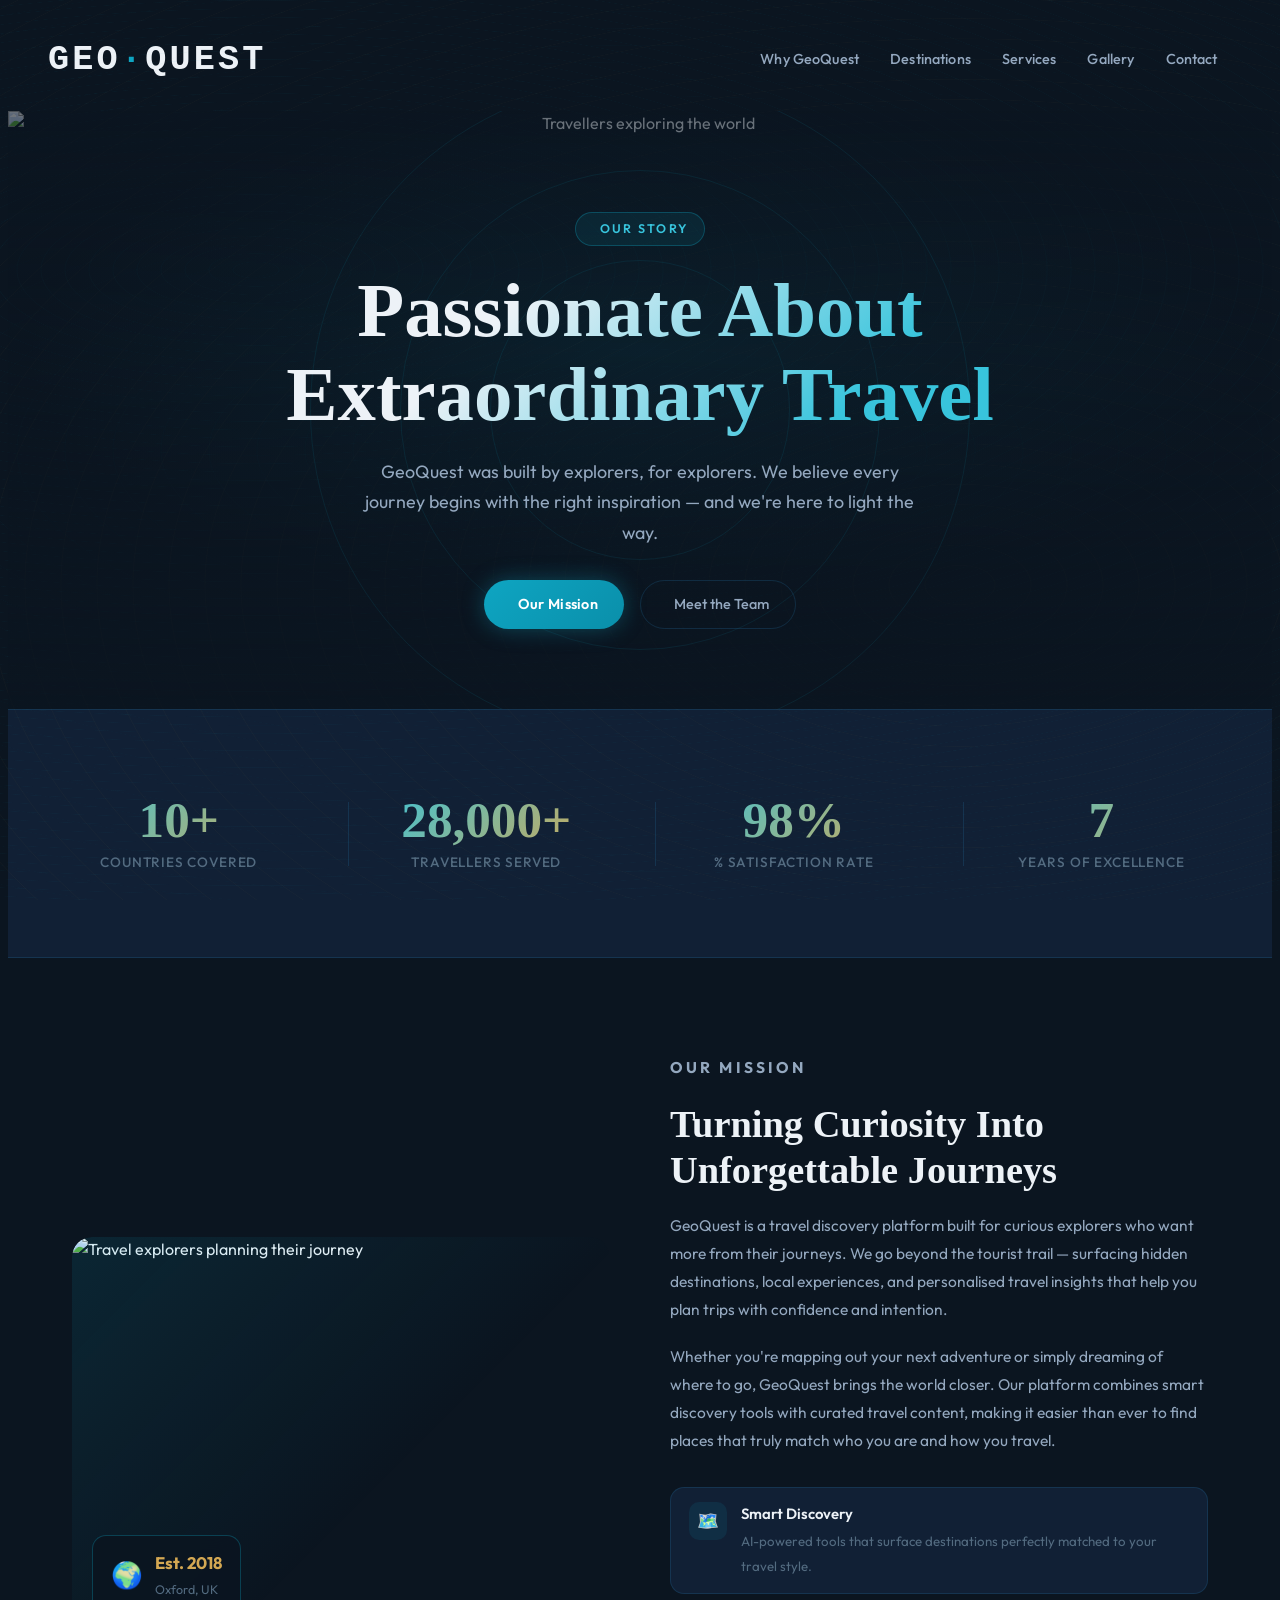
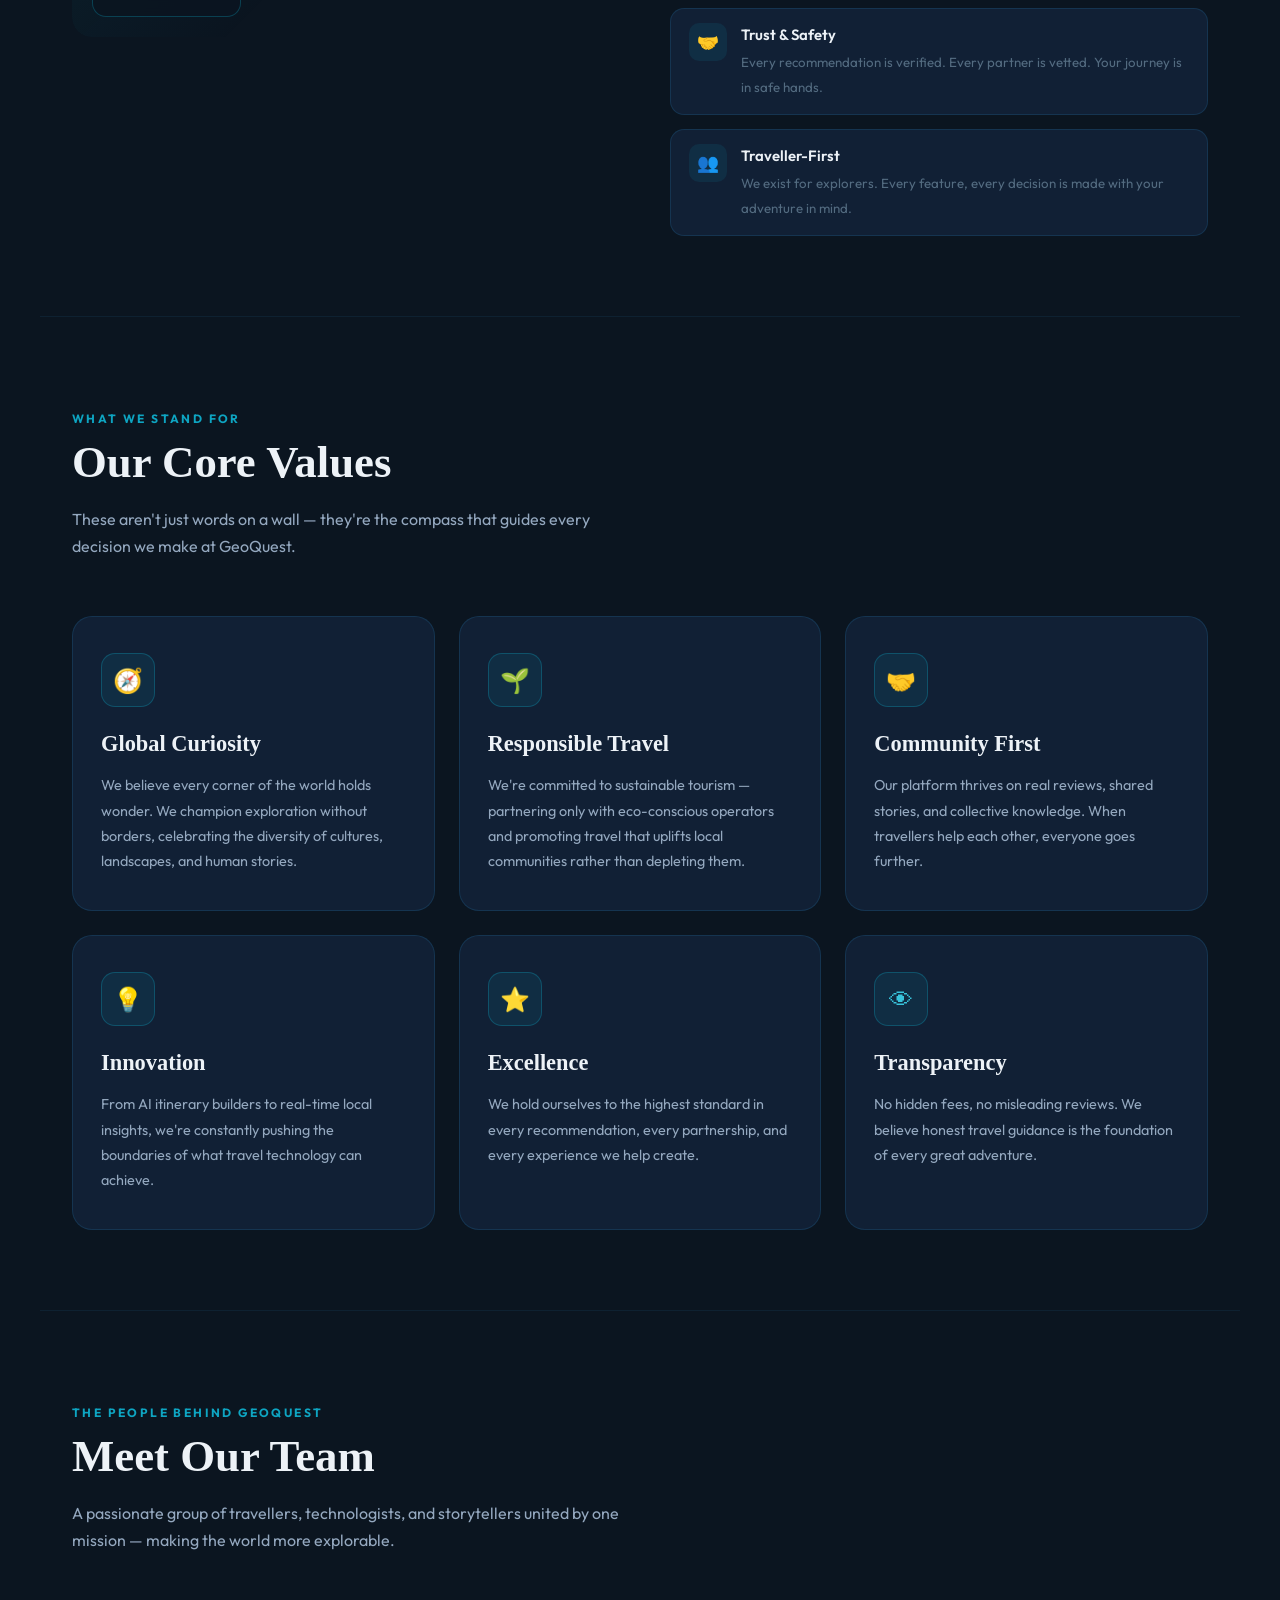
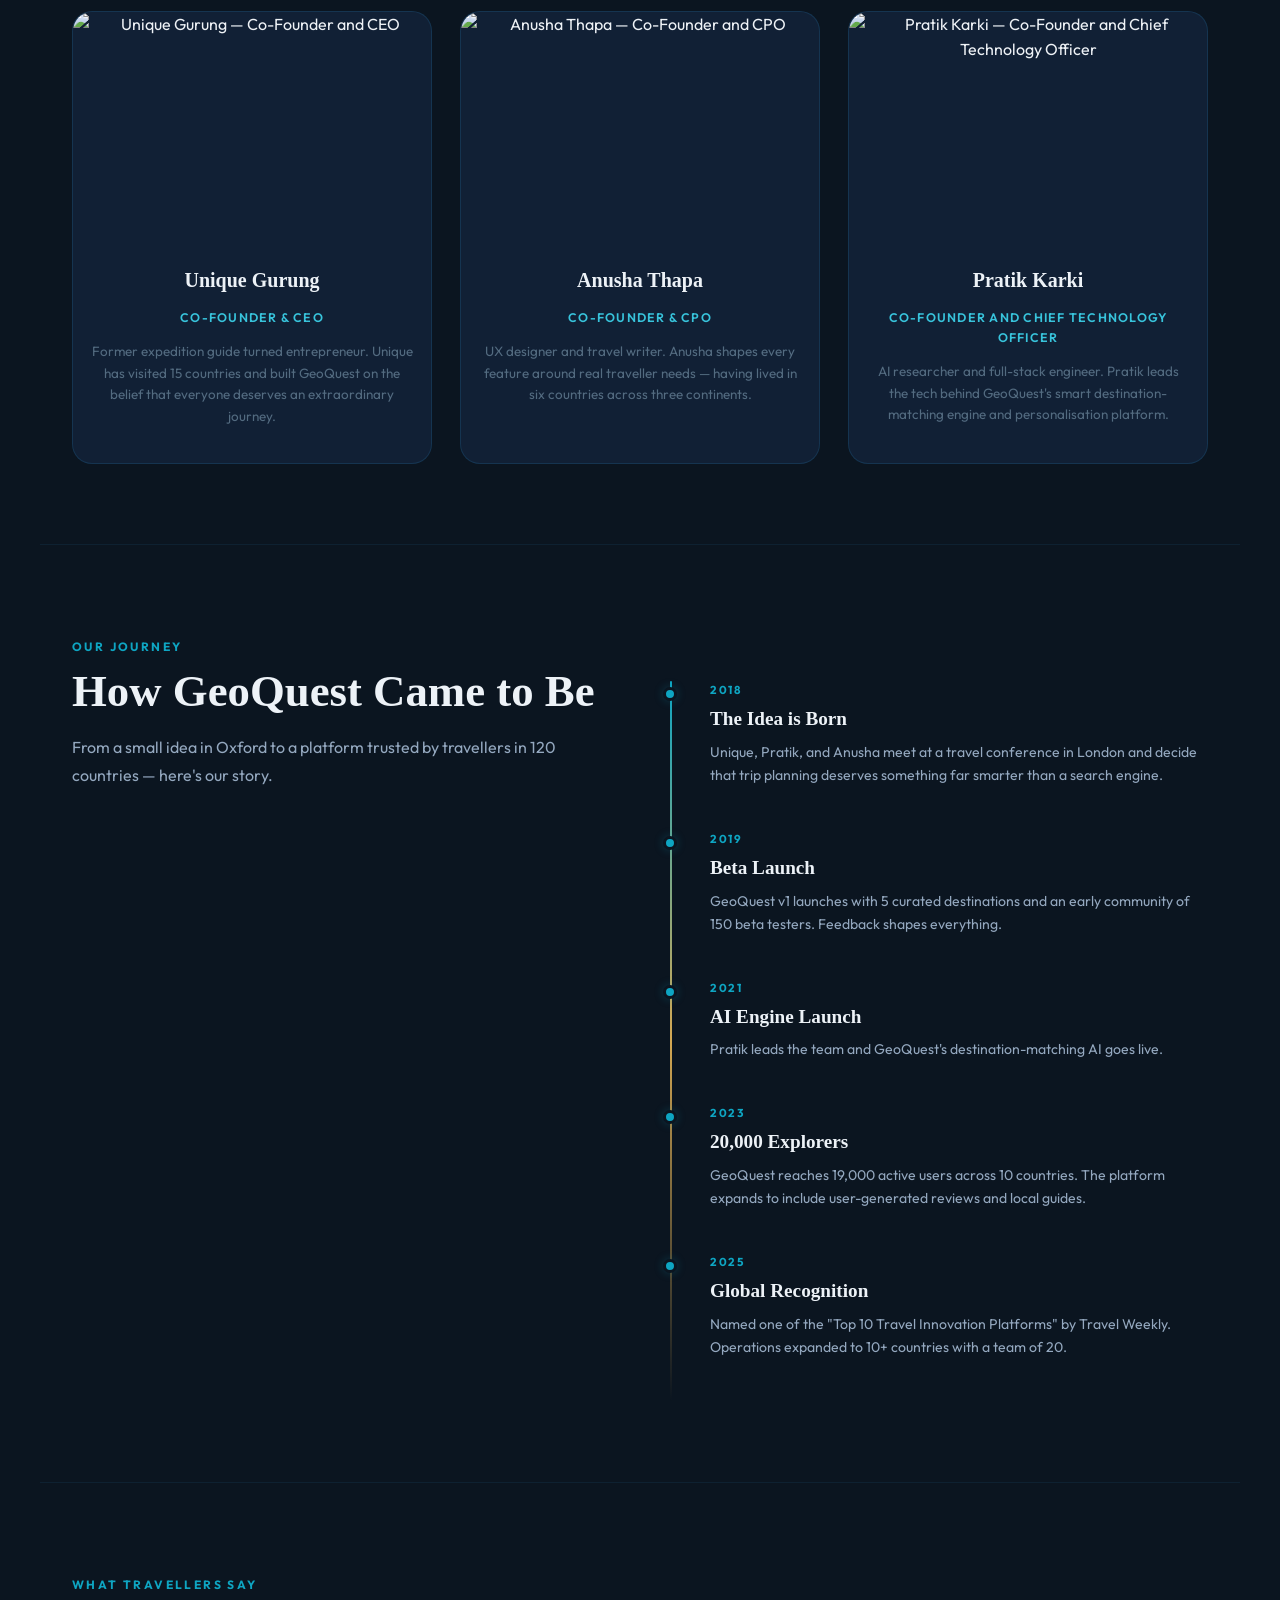
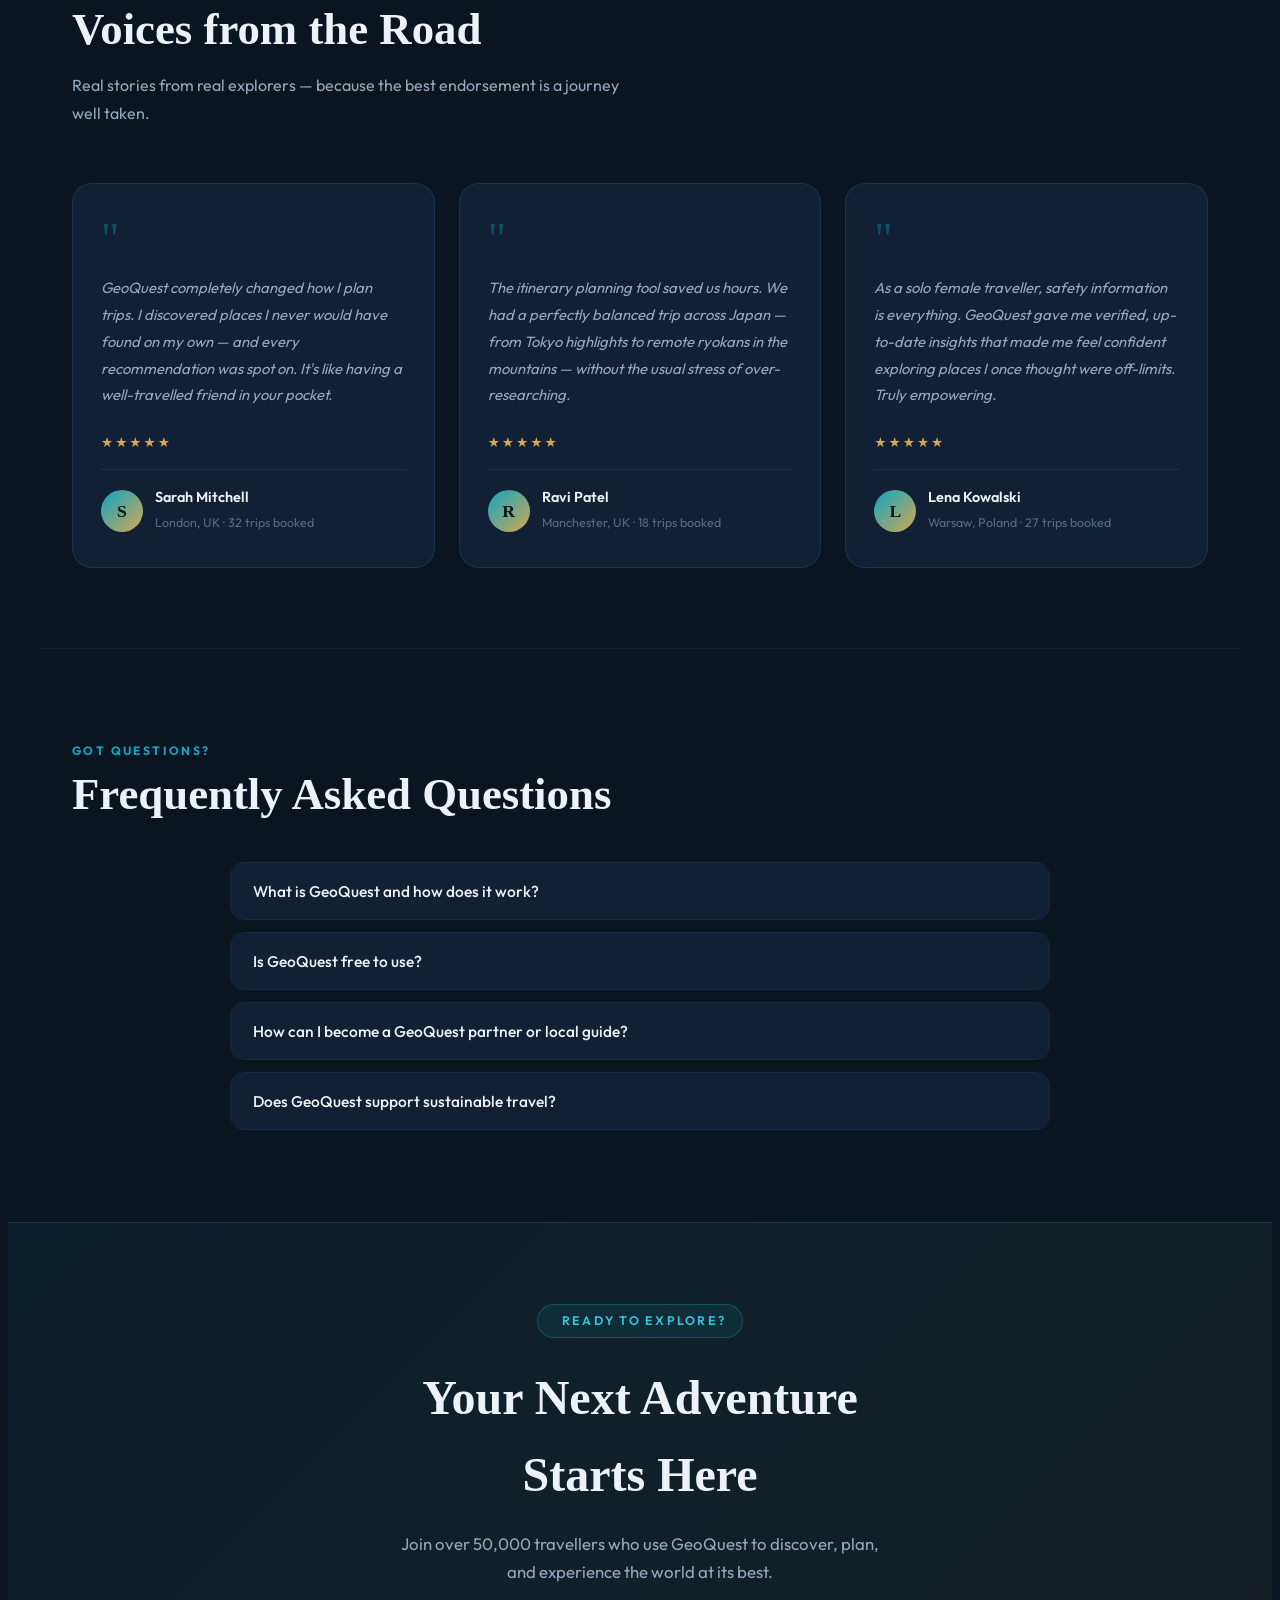
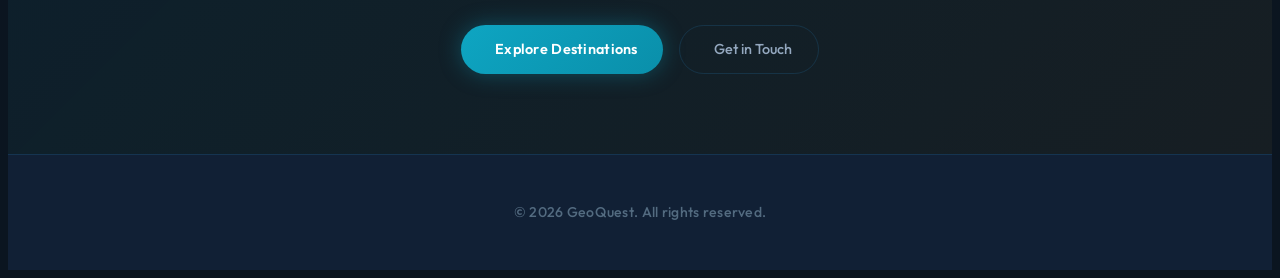
==== commit 831f256c: "Add files via upload" ====
--- a/about.html
+++ b/about.html
@@ -43,9 +43,22 @@
                 <li><a href="services.html" class="nav-link">Services</a></li>
                 <li><a href="gallery.html" class="nav-link">Gallery</a></li>
                 <li><a href="contact.html" class="nav-link">Contact</a></li>
-                <li><a href="#signup" id="nav-signup" class="nav-link">Get Offers</a></li>
             </ul>
         </nav>
+
+        <div class="mobile-menu" id="mobileMenu">
+    <div class="container">
+        <div class="mobile-menu-links">
+            <a href="about.html">Why GeoQuest?</a>
+            <a href="destination.html">Destinations</a>
+            <a href="services.html">Services</a>
+            <a href="gallery.html">Gallery</a>
+            <a href="contact.html">Contact</a>
+        </div>
+    </div>
+</div>
+
+        
 
     </header>
 
@@ -318,7 +331,7 @@
                         <div class="timeline-dot"></div>
                         <div class="timeline-year">2023</div>
                         <h4>20,000 Explorers</h4>
-                        <p>GeoQuest reaches 50,000 active users across 80 countries. The platform expands to include user-generated reviews and local guides.</p>
+                        <p>GeoQuest reaches 19,000 active users across 10 countries. The platform expands to include user-generated reviews and local guides.</p>
                     </div>
 
                     <div class="timeline-item">
--- a/about.css
+++ b/about.css
@@ -1,8 +1,10 @@
-
-
-/* -- 1. DESIGN TOKENS -- */
+/* ------------------------------------------
+   1. DESIGN TOKENS
+   Change brand colours, radii, and shadows
+   all in one place here.
+   ------------------------------------------ */
 :root {
-    /* Background layers - darkest to most elevated */
+    /* Background layers — darkest to most elevated */
     --bg-page:       #0B1520;
     --bg-card:       #112035;
     --bg-surface:    #1A2F4A;
@@ -12,18 +14,18 @@
     --border:        rgba(30, 90, 130, 0.35);
     --border-bright: rgba(14, 165, 194, 0.3);
 
-    /* Teal - primary accent */
+    /* Teal — primary accent */
     --teal:          #0EA5C2;
     --teal-light:    #38C4DC;
     --teal-dim:      rgba(14, 165, 194, 0.1);
     --teal-glow:     rgba(14, 165, 194, 0.25);
 
-    /* Gold - secondary accent */
+    /* Gold — secondary accent */
     --gold:          #D4A853;
     --gold-light:    #F0C878;
     --gold-dim:      rgba(212, 168, 83, 0.15);
 
-    /* Text - from bright to muted */
+    /* Text — from bright to muted */
     --text-primary:   #EDF2F7;
     --text-secondary: #94A8BF;
     --text-dim:       #536B80;
@@ -40,7 +42,11 @@
 }
 
 
-/* -- 2. RESET & BASE -- */
+/* ------------------------------------------
+   2. RESET & BASE
+   Nothing fancy — just kills box-sizing
+   surprises and sets sensible body defaults.
+   ------------------------------------------ */
 *, *::before, *::after {
     box-sizing: border-box;
 }
@@ -55,7 +61,9 @@
 }
 
 
-/* 3. TOPOGRAPHIC BACKGROUND */
+/* ------------------------------------------
+   3. TOPOGRAPHIC BACKGROUND
+   ------------------------------------------ */
 .topo-bg {
     position: fixed;
     inset: 0;
@@ -82,15 +90,27 @@
 }
 
 
-/* -- 4. HEADER / NAVIGATION -- */
-
+/* ------------------------------------------
+   4. HEADER / NAVIGATION
+   ------------------------------------------ */
+
+/* The nav sits in a flex header — this just
+   makes sure it shows up as a row on desktop. */
 nav#main-nav {
     display: flex;
 }
 
+#site-header {
+    display: flex;
+    justify-content: space-between; 
+    align-items: center;            
+    width: 100%;
+    padding: 0 40px; /* optional */
+}
+
+
 /* -- 4a. Nav links & arrows -- */
 
-/* Logo text */
 .nav-logo {
     font-family: var(--font-mono, monospace);
     font-size: 1.1rem;
@@ -154,126 +174,6 @@
 .has-dropdown.open  .nav-arrow {
     transform: rotate(180deg);
     opacity: 0.9;
-}
-
-/*--  4b. Dropdowns -- */
-
-.dropdown {
-    display: block;
-    visibility: hidden;
-    opacity: 0;
-    pointer-events: none;
-
-    position: absolute;
-    top: calc(100% + 10px);
-    left: 0;
-    min-width: 220px;
-    flex-direction: column;
-
-    background: var(--bg-surface);
-    border: 1px solid var(--border);
-    border-radius: var(--radius-md);
-    box-shadow: 0 20px 60px rgba(0, 0, 0, 0.6), 0 0 0 1px rgba(14, 165, 194, 0.08);
-    padding: 6px 0;
-    z-index: 2000;
-
-    transform: translateY(-10px) scale(0.97);
-    transition: opacity 0.2s ease, transform 0.2s ease, visibility 0.2s;
-}
-
-.has-dropdown:hover .dropdown,
-.has-dropdown.open  .dropdown {
-    visibility: visible;
-    opacity: 1;
-    pointer-events: auto;
-    transform: translateY(0) scale(1);
-}
-
-.dropdown li {
-    margin: 0;
-    width: 100%;
-}
-
-.dropdown li a {
-    padding: 0.58rem 1rem;
-    font-size: 0.86rem;
-    font-weight: 400;
-    border-radius: 0;
-    display: flex;
-    align-items: center;
-    justify-content: space-between;
-    gap: 8px;
-    color: var(--text-secondary);
-    transition: background 0.15s ease, color 0.15s ease, padding-left 0.15s ease;
-}
-
-/* Slight indent on hover to feel responsive */
-.dropdown li a:hover {
-    background: var(--teal-dim);
-    color: var(--teal-light);
-    padding-left: 1.3rem;
-}
-
-/* Thin line between groups of links */
-.dropdown-divider {
-    height: 1px;
-    background: var(--border);
-    margin: 5px 12px;
-    pointer-events: none;
-}
-
-/* Non-clickable continent headers inside the destinations dropdown */
-.dropdown-continent-label {
-    display: flex;
-    align-items: center;
-    gap: 7px;
-    padding: 8px 14px 3px;
-    font-size: 0.68rem;
-    font-weight: 700;
-    text-transform: uppercase;
-    letter-spacing: 0.12em;
-    color: var(--teal);
-    pointer-events: none;
-    user-select: none;
-}
-
-.continent-flag {
-    font-size: 0.95rem;
-}
-
-.dest-country {
-    margin-left: auto;
-    font-size: 0.68rem;
-    color: var(--text-dim);
-    padding-left: 8px;
-    white-space: nowrap;
-}
-
-/* "All Destinations" is bolder than the rest */
-.dropdown-all {
-    font-weight: 600 !important;
-    color: var(--text-primary) !important;
-}
-
-/* "My Favourites" gets gold styling */
-.dropdown-fav {
-    color: var(--gold) !important;
-}
-
-.dropdown-fav:hover {
-    background: var(--gold-dim) !important;
-    color: var(--gold-light) !important;
-}
-
-/* Highlights the currently active page in the dropdown */
-.dropdown li a.active-filter {
-    background: var(--teal-dim);
-    color: var(--teal-light);
-}
-
-/* The destinations dropdown is wider to fit country names */
-.dropdown-wide {
-    min-width: 270px;
 }
 
 /* "Get Offers" pill — stands out from the regular nav links */
@@ -296,37 +196,43 @@
     color: #fff !important;
 }
 
-/*  4c. Hamburger toggle */
+/* -- 4c. Hamburger toggle -- */
 #nav-toggle {
-    display: none;
-    background: none;
-    border: 1px solid var(--border);
-    color: var(--text-secondary);
-    font-size: 1.4rem;
-    cursor: pointer;
-    border-radius: var(--radius-sm);
-    padding: 4px 10px;
+    display: none; background: none;
+    border: 1px solid var(--border); color: var(--text-secondary);
+    font-size: 1rem; cursor: pointer; border-radius: var(--radius-sm); padding: 4px 10px;
     transition: border-color 0.2s, color 0.2s;
 }
-
-#nav-toggle:hover {
-    border-color: var(--teal);
-    color: var(--teal-light);
-}
-
-#nav-toggle:focus {
-    outline: 2px solid var(--teal);
-    outline-offset: 2px;
-}
-
-
-/* -- 5. PAGE HERO -- */
+#nav-toggle:hover { border-color: var(--teal); color: var(--teal-light); }
+
+nav#main-nav { display: flex; }
+
+.mobile-menu {
+    position: fixed; inset: 0; top: var(--nav-h); background: rgba(11,21,32,0.98); z-index: 90;
+    transform: translateX(100%); transition: transform 0.4s cubic-bezier(0.4,0,0.2,1); overflow-y: auto;
+}
+.mobile-menu.open { transform: translateX(0); }
+.mobile-menu .container { max-width: 1200px; margin: 0 auto; padding: 2rem 1.5rem; }
+.mobile-menu-links { display: flex; flex-direction: column; gap: 0.5rem; }
+.mobile-menu-links a {
+    display: block; padding: 1rem 0; color: rgba(244,239,230,0.75);
+    font-size: 1.1rem; font-weight: 500; border-bottom: 1px solid rgba(200,168,122,0.08);
+    transition: color 0.2s, padding-left 0.2s;
+}
+.mobile-menu-links a:hover { color: var(--text-primary); padding-left: 0.5rem; }
+
+
+
+
+/* ------------------------------------------
+   5. PAGE HERO
+   ------------------------------------------ */
 
 /* -- 5a. Hero background & rings -- */
 
 .about-hero {
     position: relative;
-    min-height: 420px;
+    min-height: 520px;
     display: flex;
     align-items: center;
     justify-content: center;
@@ -334,21 +240,36 @@
     text-align: center;
     padding: 100px 2rem 80px;
 }
+.about-hero-photo-wrap {
+    position: absolute;
+    inset: 0;
+    z-index: 0;
+}
+
+.about-hero-photo {
+    width: 100%;
+    height: 100%;
+    object-fit: cover;
+    object-position: center 35%;
+    display: block;
+}
 
 .about-hero-bg {
     position: absolute;
     inset: 0;
-    z-index: 0;
+    z-index: 1;
     background:
-        radial-gradient(ellipse 70% 60% at 50% 40%, rgba(14, 165, 194, 0.12) 0%, transparent 70%),
-        radial-gradient(ellipse 40% 40% at 80% 10%, rgba(212, 168, 83, 0.07) 0%, transparent 65%),
-        linear-gradient(180deg, #0d1c2e 0%, #0B1520 100%);
+        linear-gradient(to bottom,
+            rgba(11, 21, 32, 0.60) 0%,
+            rgba(11, 21, 32, 0.30) 40%,
+            rgba(11, 21, 32, 0.75) 100%),
+        radial-gradient(ellipse 70% 60% at 50% 40%, rgba(14, 165, 194, 0.10) 0%, transparent 70%);
 }
 
 .hero-rings {
     position: absolute;
     inset: 0;
-    z-index: 0;
+    z-index: 2;
     pointer-events: none;
     display: flex;
     align-items: center;
@@ -371,12 +292,12 @@
     100% { opacity: 0;   transform: scale(1.25); }
 }
 
-/* --  5b. Hero content & buttons -- */
+/* -- 5b. Hero content & buttons -- */
 
 /* The actual text lives above all the background layers */
 .about-hero-inner {
     position: relative;
-    z-index: 1;
+    z-index: 3;
     max-width: 720px;
 }
 
@@ -397,7 +318,6 @@
     margin-bottom: 1.4rem;
 }
 
-/* Headline text —  */
 .about-hero h1 {
     font-family: 'Cormorant Garamond', serif;
     font-size: clamp(2.8rem, 6vw, 4.8rem);
@@ -449,7 +369,7 @@
     background: linear-gradient(135deg, var(--teal-light), var(--teal));
 }
 
-/* outline button */
+/* Ghost / outline button */
 .btn-outline-about {
     display: inline-flex;
     align-items: center;
@@ -472,15 +392,16 @@
 }
 
 
-/* -- 6. SECTION WRAPPERS -- */
-/* The main container that centres and pads each section */
+/* ------------------------------------------
+   6. SECTION WRAPPERS
+   ------------------------------------------ */
+
 .abt-section {
     max-width: 1200px;
     margin: 0 auto;
     padding: 80px 2rem;
 }
 
-/* Small uppercase label above section headings (e.g. "Our Mission") */
 .abt-section-label {
     font-size: 0.75rem;
     font-weight: 700;
@@ -490,7 +411,6 @@
     margin-bottom: 0.5rem;
 }
 
-/* The main heading of each section */
 .abt-section-title {
     font-family: 'Cormorant Garamond', serif;
     font-size: clamp(1.9rem, 3.5vw, 2.8rem);
@@ -509,7 +429,9 @@
 }
 
 
-/* -- 7. STATS STRIP -- */
+/* ------------------------------------------
+   7. STATS STRIP
+   ------------------------------------------ */
 .stats-strip {
     background: var(--bg-card);
     border-top: 1px solid var(--border);
@@ -537,7 +459,6 @@
     background: var(--bg-surface);
 }
 
-/* Thin vertical divider between stats */
 .stat-item + .stat-item::before {
     content: '';
     position: absolute;
@@ -548,7 +469,7 @@
     background: var(--border);
 }
 
-/* The big animated number — gradient text */
+/* The big animated number */
 .stat-number {
     font-family: 'Cormorant Garamond', serif;
     font-size: 3.2rem;
@@ -570,7 +491,9 @@
 }
 
 
-/* -- 8. MISSION SECTION -- */
+/* ------------------------------------------
+   8. MISSION SECTION
+   ------------------------------------------ */
 .mission-grid {
     display: grid;
     grid-template-columns: 1fr 1fr;
@@ -593,7 +516,6 @@
     transition: transform 0.5s ease;
 }
 
-/* Gentle zoom on hover. */
 .mission-image-wrap:hover img {
     transform: scale(1.04);
 }
@@ -606,7 +528,6 @@
     pointer-events: none;
 }
 
-/* The floating badge in the bottom-left of the image */
 .mission-badge {
     position: absolute;
     bottom: 20px;
@@ -677,7 +598,6 @@
     background: var(--bg-surface);
 }
 
-/* Small square icon on the left of each pillar */
 .pillar-icon {
     width: 38px;
     height: 38px;
@@ -706,8 +626,9 @@
 }
 
 
-
-/* -- 9. VALUES GRID -- */
+/* ------------------------------------------
+   9. VALUES GRID
+   ------------------------------------------ */
 .values-grid {
     display: grid;
     grid-template-columns: repeat(3, 1fr);
@@ -725,7 +646,6 @@
     transition: all 0.35s ease;
 }
 
-/* The gradient bar that slides in from the left on hover */
 .value-card::after {
     content: '';
     position: absolute;
@@ -749,7 +669,6 @@
     transform: scaleX(1);
 }
 
-/* Icon square at the top of each card */
 .value-icon {
     width: 54px;
     height: 54px;
@@ -780,7 +699,9 @@
 }
 
 
-/* --10. TEAM GRID-- */
+/* ------------------------------------------
+   10. TEAM GRID
+   ------------------------------------------ */
 .team-grid {
     display: grid;
     grid-template-columns: repeat(auto-fit, minmax(220px, 1fr));
@@ -803,7 +724,6 @@
     box-shadow: 0 16px 48px rgba(14, 165, 194, 0.2);
 }
 
-/* The photo of the Team */
 .team-avatar {
     width: 100%;
     height: 230px;
@@ -874,3 +794,372 @@
     color: var(--teal-light);
 }
 
+
+/* ------------------------------------------
+   11. TIMELINE
+   ------------------------------------------ */
+.timeline {
+    position: relative;
+    margin-top: 3.5rem;
+    padding-left: 40px;
+}
+
+.timeline::before {
+    content: '';
+    position: absolute;
+    left: 0;
+    top: 0;
+    bottom: 0;
+    width: 2px;
+    background: linear-gradient(180deg, var(--teal), var(--gold), transparent);
+    border-radius: 2px;
+}
+
+.timeline-item {
+    position: relative;
+    margin-bottom: 42px;
+    opacity: 0;
+    transform: translateX(-24px);
+    transition: opacity 0.6s ease, transform 0.6s ease;
+}
+
+.timeline-item.revealed {
+    opacity: 1;
+    transform: translateX(0);
+}
+
+.timeline-dot {
+    position: absolute;
+    left: -47px;
+    top: 6px;
+    width: 14px;
+    height: 14px;
+    border-radius: 50%;
+    background: var(--teal);
+    border: 3px solid var(--bg-page);
+    box-shadow: 0 0 10px var(--teal-glow);
+}
+
+.timeline-year {
+    font-size: 0.72rem;
+    font-weight: 700;
+    letter-spacing: 0.15em;
+    text-transform: uppercase;
+    color: var(--teal);
+    margin-bottom: 4px;
+}
+
+.timeline-item h4 {
+    font-family: 'Cormorant Garamond', serif;
+    font-size: 1.2rem;
+    font-weight: 700;
+    color: var(--text-primary);
+    margin: 0 0 6px;
+}
+
+.timeline-item p {
+    font-size: 0.88rem;
+    color: var(--text-secondary);
+    line-height: 1.7;
+    margin: 0;
+}
+
+
+/* ------------------------------------------
+   12. TESTIMONIALS
+   ------------------------------------------ */
+.testimonials-grid {
+    display: grid;
+    grid-template-columns: repeat(3, 1fr);
+    gap: 24px;
+    margin-top: 3rem;
+}
+
+.testi-card {
+    background: var(--bg-card);
+    border: 1px solid var(--border);
+    border-radius: var(--radius-lg);
+    padding: 32px 28px;
+    position: relative;
+    transition: all 0.35s ease;
+}
+
+.testi-card:hover {
+    transform: translateY(-6px);
+    border-color: var(--border-bright);
+    box-shadow: var(--shadow-card);
+}
+
+.testi-quote {
+    font-size: 2.8rem;
+    line-height: 1;
+    color: var(--teal);
+    opacity: 0.35;
+    font-family: Georgia, serif;
+    margin-bottom: 0.5rem;
+    display: block;
+}
+
+.testi-text {
+    font-size: 0.93rem;
+    color: var(--text-secondary);
+    line-height: 1.8;
+    font-style: italic;
+    margin-bottom: 1.4rem;
+}
+
+.testi-stars {
+    color: var(--gold);
+    font-size: 0.85rem;
+    margin-bottom: 1rem;
+    letter-spacing: 2px;
+}
+
+.testi-author {
+    display: flex;
+    align-items: center;
+    gap: 12px;
+    border-top: 1px solid var(--border);
+    padding-top: 16px;
+}
+
+.testi-avatar {
+    width: 42px;
+    height: 42px;
+    border-radius: 50%;
+    background: linear-gradient(135deg, var(--teal), var(--gold));
+    display: flex;
+    align-items: center;
+    justify-content: center;
+    font-size: 1.1rem;
+    font-weight: 700;
+    color: var(--bg-page);
+    flex-shrink: 0;
+    font-family: 'Cormorant Garamond', serif;
+}
+
+.testi-name {
+    font-weight: 600;
+    font-size: 0.9rem;
+    color: var(--text-primary);
+    display: block;
+}
+
+.testi-loc {
+    font-size: 0.78rem;
+    color: var(--text-dim);
+}
+
+
+/* ------------------------------------------
+   13. FAQ ACCORDION
+    ----------------------------------------- */
+.faq-list {
+    max-width: 820px;
+    margin: 2.5rem auto 0;
+}
+
+.faq-item {
+    border: 1px solid var(--border);
+    border-radius: var(--radius-md);
+    margin-bottom: 12px;
+    overflow: hidden;
+    transition: border-color 0.3s ease;
+}
+
+/* Border turns teal when the item is open */
+.faq-item.open {
+    border-color: var(--teal);
+}
+
+.faq-question {
+    width: 100%;
+    background: var(--bg-card);
+    border: none;
+    padding: 18px 22px;
+    display: flex;
+    justify-content: space-between;
+    align-items: center;
+    cursor: pointer;
+    text-align: left;
+    color: var(--text-primary);
+    font-size: 0.97rem;
+    font-weight: 500;
+    font-family: 'Outfit', sans-serif;
+    transition: background 0.2s ease;
+}
+
+.faq-question:hover {
+    background: var(--bg-surface);
+}
+
+.faq-arrow {
+    font-size: 0.8rem;
+    color: var(--teal);
+    flex-shrink: 0;
+    margin-left: 12px;
+    transition: transform 0.3s ease;
+}
+
+.faq-item.open .faq-arrow {
+    transform: rotate(180deg);
+}
+
+
+.faq-answer {
+    max-height: 0;
+    overflow: hidden;
+    background: var(--bg-surface);
+    font-size: 0.9rem;
+    color: var(--text-secondary);
+    line-height: 1.8;
+    padding: 0 22px;
+    transition: max-height 0.4s ease, padding 0.3s ease;
+}
+
+.faq-item.open .faq-answer {
+    max-height: 300px;
+    padding: 16px 22px 20px;
+}
+
+
+/* ------------------------------------------ 
+   14. CTA BANNER
+   ------------------------------------------ */
+.cta-banner {
+    margin: 0;
+    padding: 80px 2rem;
+    background: linear-gradient(135deg, rgba(14, 165, 194, 0.08) 0%, rgba(212, 168, 83, 0.06) 100%);
+    border-top: 1px solid var(--border);
+    text-align: center;
+}
+
+.cta-banner h2 {
+    font-family: 'Cormorant Garamond', serif;
+    font-size: clamp(2rem, 4vw, 3rem);
+    font-weight: 700;
+    color: var(--text-primary);
+    margin: 0 0 1rem;
+}
+
+.cta-banner p {
+    color: var(--text-secondary);
+    font-size: 1.05rem;
+    max-width: 500px;
+    margin: 0 auto 2.4rem;
+    line-height: 1.7;
+}
+
+
+/* ------------------------------------------ 
+   14b. SCROLL-TO-TOP BUTTON
+   ------------------------------------------ */
+#scrollToTopBtn {
+    /* Hidden by default — JS sets display:flex when needed */
+    display: none;
+    align-items: center;
+    justify-content: center;
+
+    position: fixed;
+    bottom: 30px;
+    right: 30px;
+    width: 50px;
+    height: 50px;
+
+    background: linear-gradient(135deg, var(--teal), #2980b9);
+    color: #fff;
+    border: none;
+    border-radius: 50%;
+    font-size: 1.2rem;
+    cursor: pointer;
+    z-index: 99;
+    box-shadow: 0 4px 15px rgba(14, 165, 194, 0.4);
+    transition: all 0.3s ease;
+}
+
+#scrollToTopBtn:hover {
+    transform: translateY(-3px);
+    box-shadow: 0 8px 24px rgba(14, 165, 194, 0.6);
+}
+
+
+/* ------------------------------------------ 
+   15. UTILITY
+   ------------------------------------------ */
+
+
+.section-divider {
+    border: none;
+    height: 1px;
+    background: var(--border);
+    margin: 0 2rem;
+    opacity: 0.5;
+}
+
+.reveal {
+    opacity: 0;
+    transform: translateY(30px);
+    transition:
+        opacity   0.65s cubic-bezier(0.22, 1, 0.36, 1),
+        transform 0.65s cubic-bezier(0.22, 1, 0.36, 1);
+}
+
+.reveal.revealed {
+    opacity: 1;
+    transform: translateY(0);
+}
+
+
+/* -- 16. FOOTER-- */
+
+footer {
+    text-align: center;
+    padding: 2rem;
+    background: var(--bg-card);
+    border-top: 1px solid var(--border);
+    color: var(--text-dim);
+    font-size: 0.88rem;
+    font-weight: 500;
+    letter-spacing: 0.02em;
+    position: relative;
+    z-index: 1;
+}
+
+
+
+
+
+/* --Need to make this-->
+
+
+
+
+
+
+
+/* -- 17. RESPONSIVE-- */
+
+/* ── RESPONSIVE ── */
+@media (max-width: 768px) {
+    header { padding: 0 1rem; }
+    #nav-toggle { display: block; }
+    nav#main-nav { display: none; position: absolute; top: var(--nav-h); left: 0; width: 100%; flex-direction: column; background: rgba(11,21,32,0.98); border-bottom: 1px solid var(--border); z-index: 999; }
+    nav#main-nav.open { display: flex; }
+    nav#main-nav.open ul { flex-direction: column; padding: 8px 0; }
+    .intro-inner { grid-template-columns: repeat(2,1fr); }
+    .intro-stat + .intro-stat::before { display: none; }
+    .srv-grid { grid-template-columns: 1fr; }
+    .srv-lb-panel { max-height: 95vh; }
+    .srv-lb-image { height: 240px; }
+    .srv-lb-body { padding: 1.4rem 1.5rem 2rem; }
+    .srv-lb-title { font-size: 1.6rem; }
+    .srv-lb-strip img { height: 80px; }
+    .srv-lb-nav { flex-direction: column; }
+    .srv-lb-btn { flex: none; }
+}
+@media (max-width: 480px) {
+    .srv-card-img { height: 220px; }
+    .srv-lb-image { height: 200px; }
+    .srv-lb-strip img { height: 64px; }
+    .srv-lb-counter { display: none; }
+}
